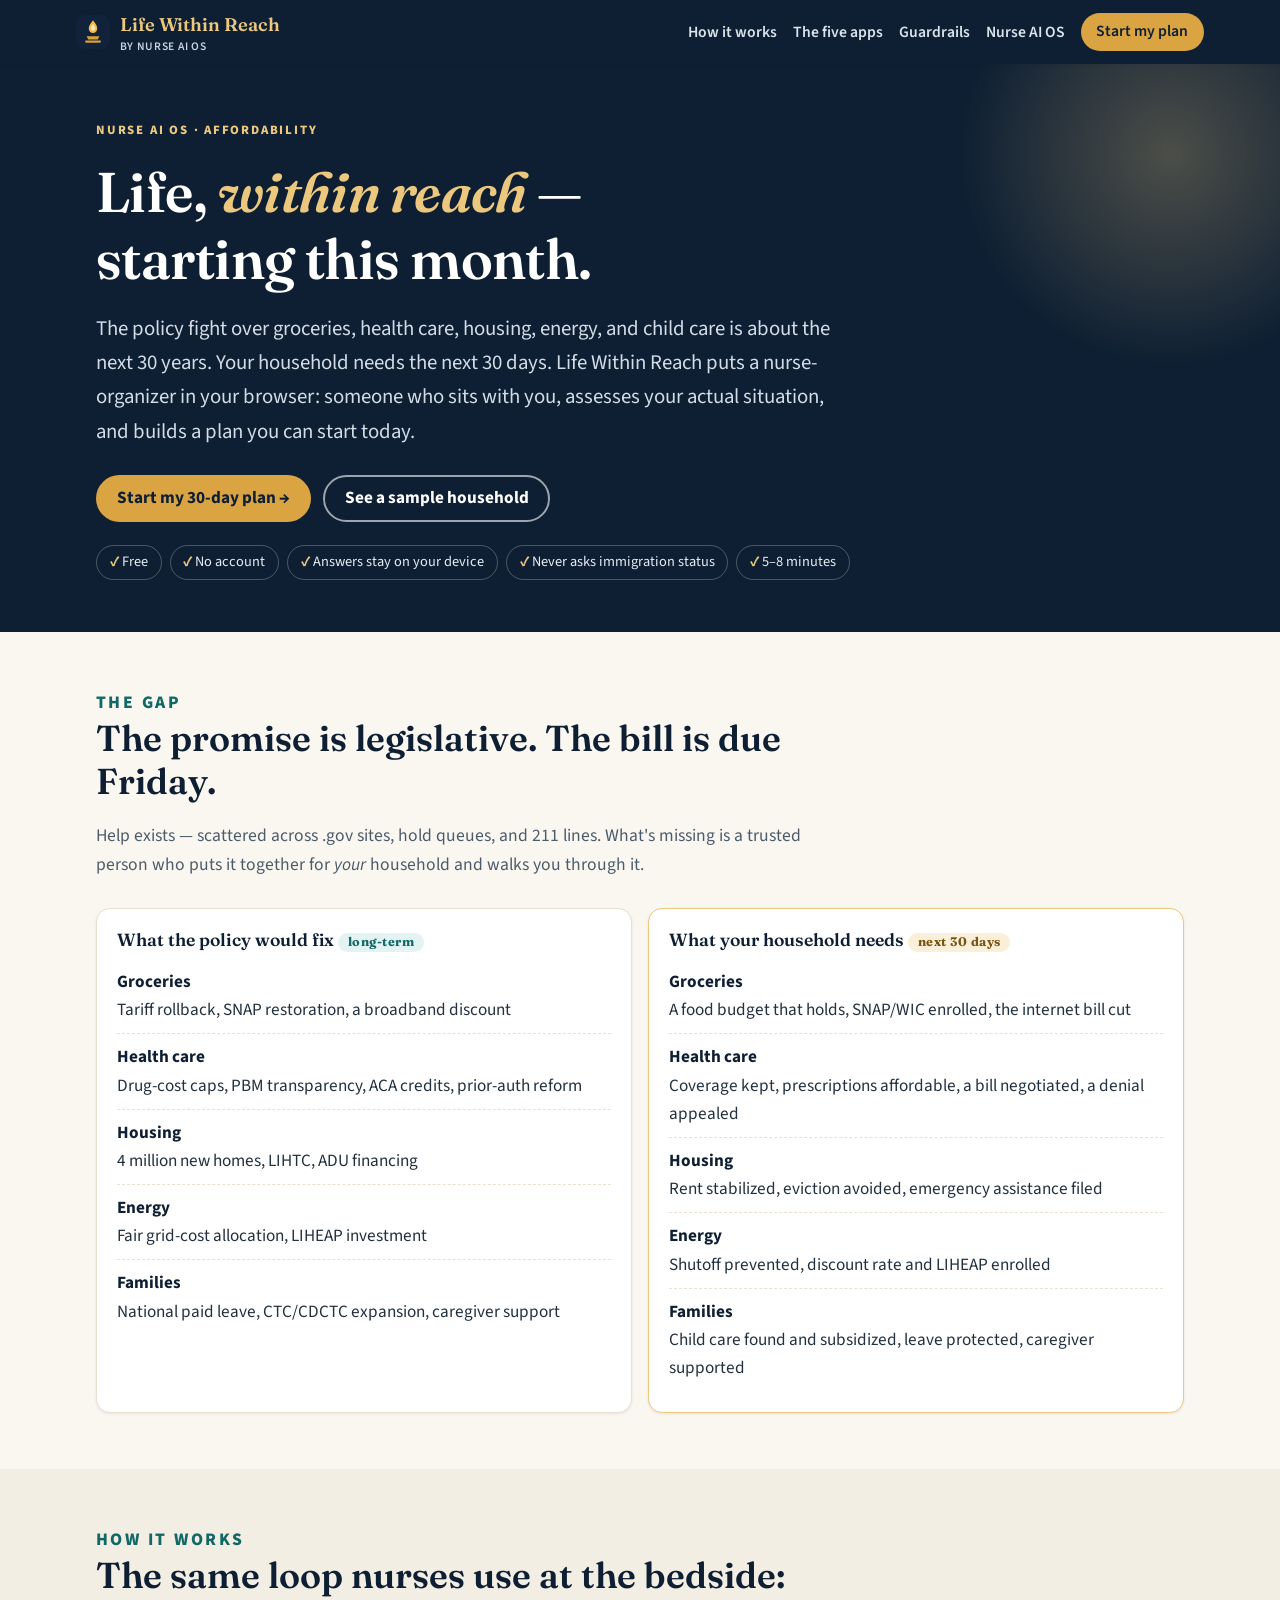
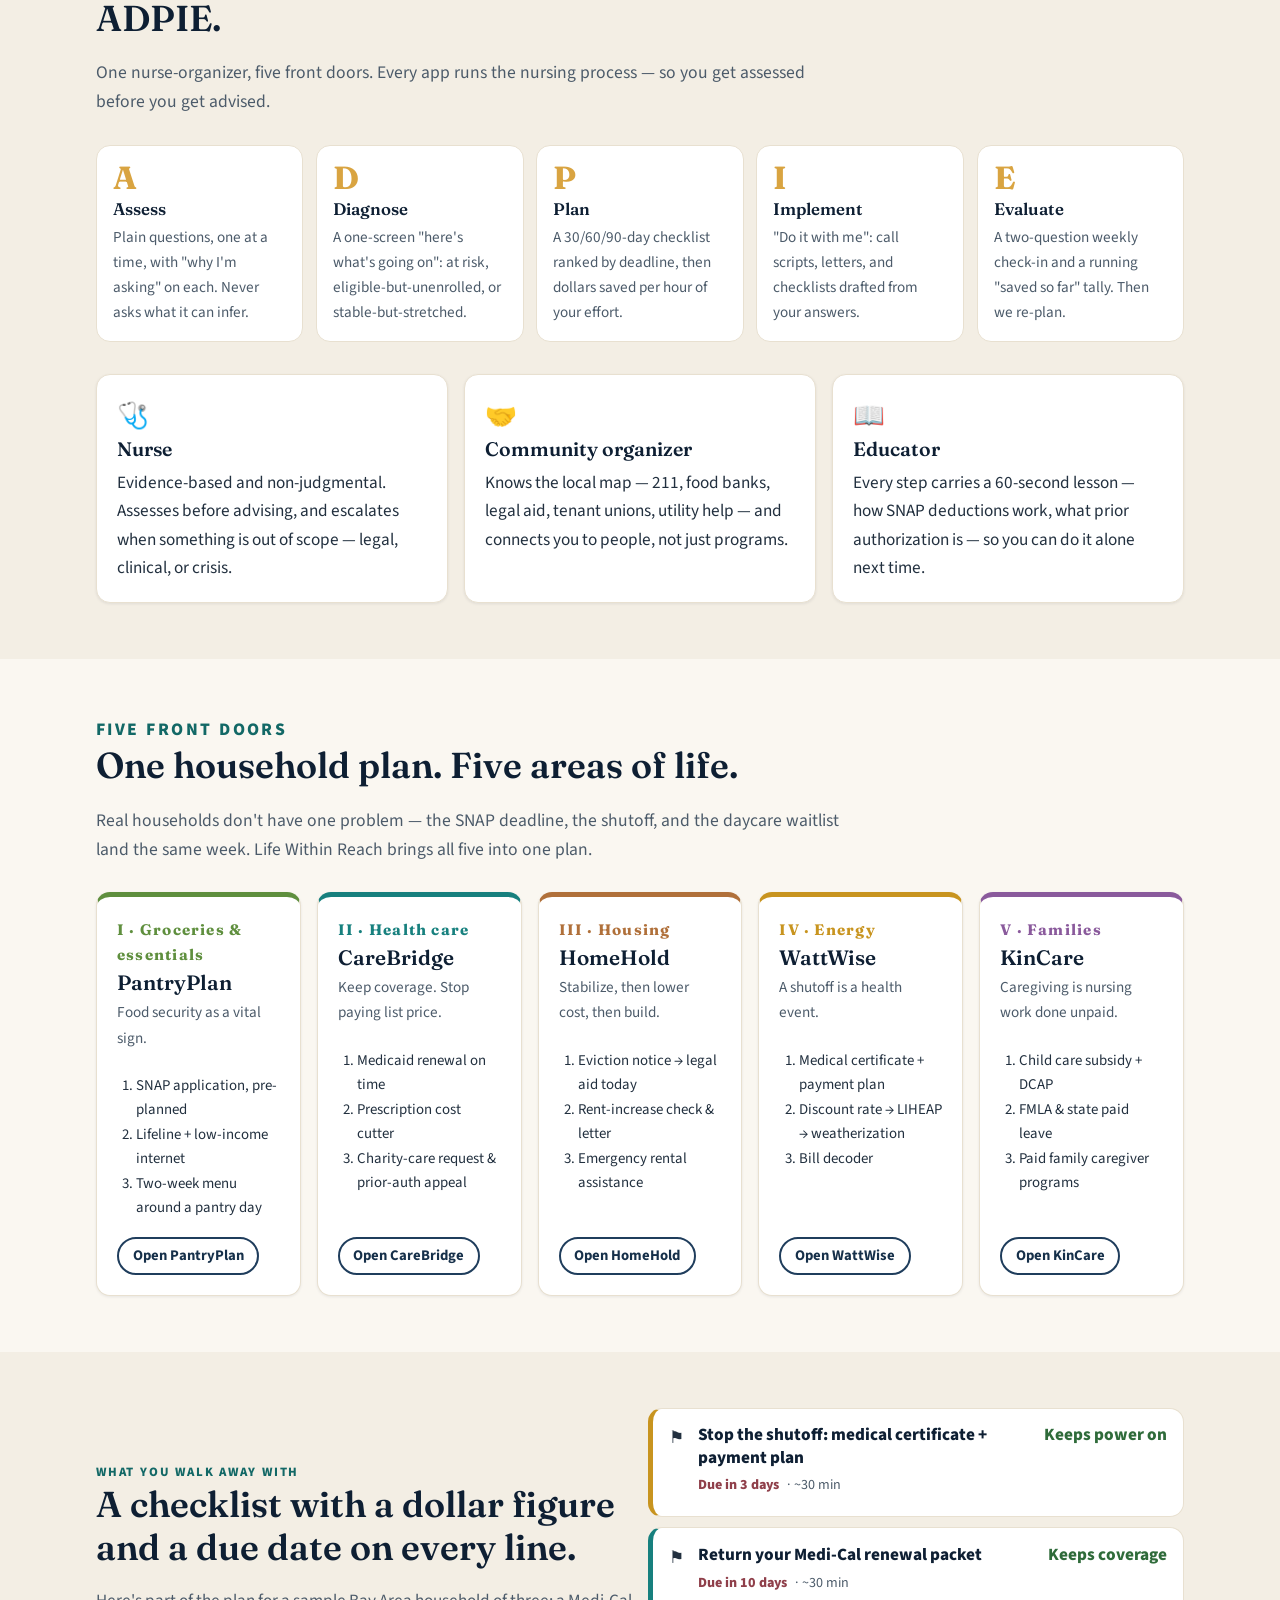
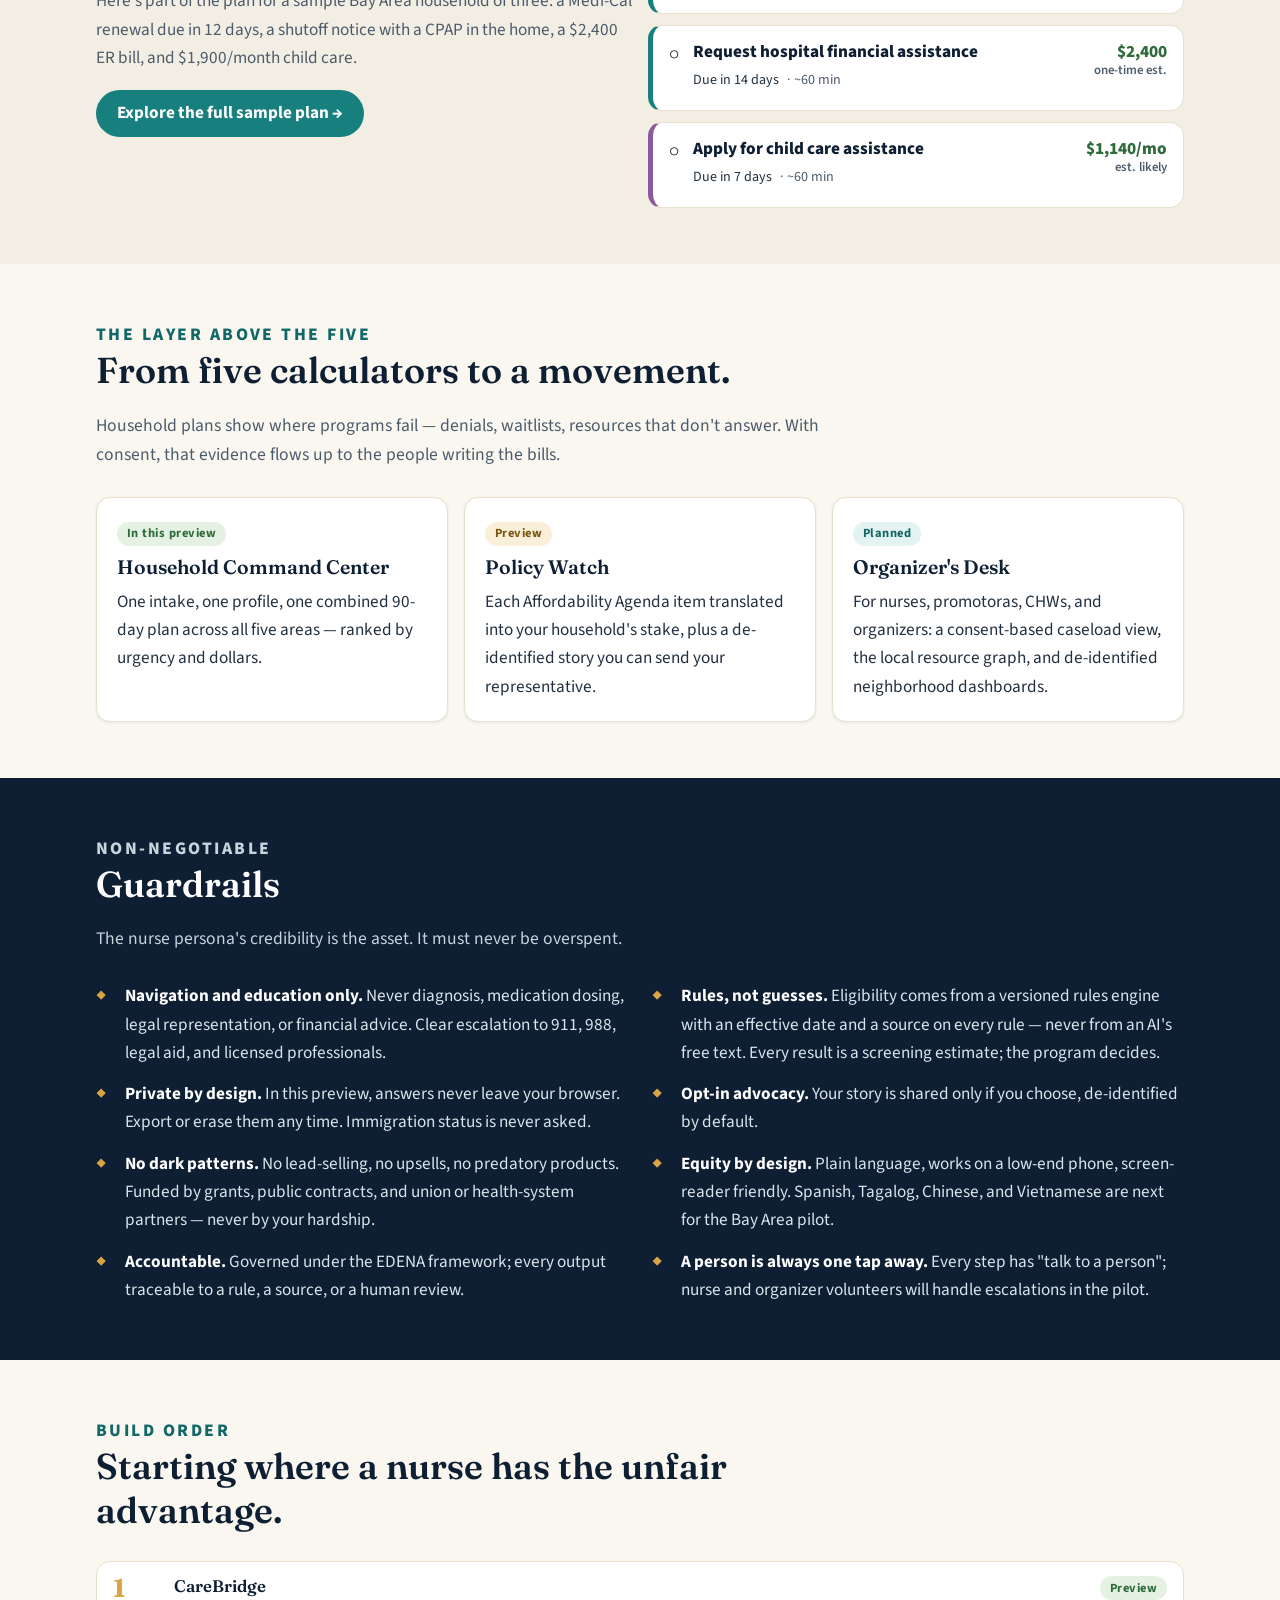
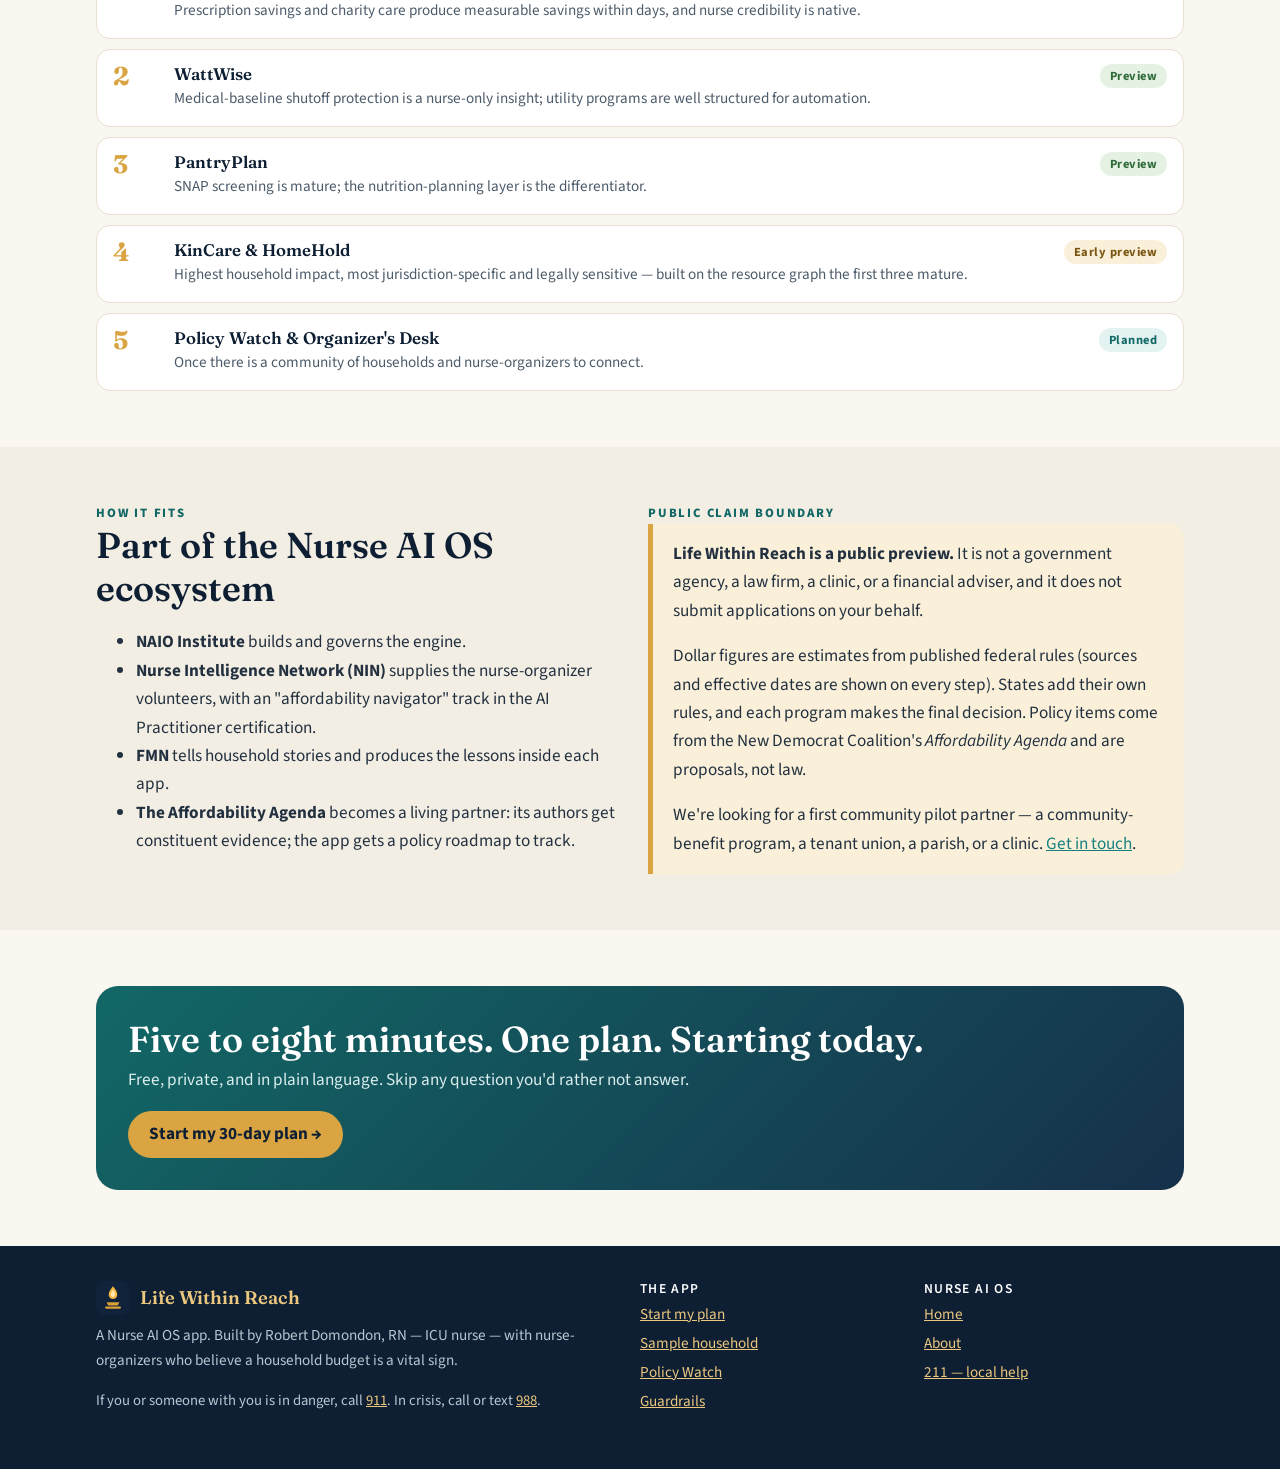
==== life-within-reach/index.html @ c0170d7b "Add Life Within Reach affordability app and landing page Static landing page and in-browser app for " ====
<!DOCTYPE html>
<html lang="en">
<head>
<meta charset="utf-8">
<meta name="viewport" content="width=device-width, initial-scale=1">
<title>Life Within Reach — a nurse-organizer for the bills that can't wait | Nurse AI OS</title>
<meta name="description" content="Life Within Reach puts a nurse-organizer in your browser: a private 30/60/90-day plan for groceries, health care, housing, energy, and family-care costs — built on the ADPIE nursing process.">
<link rel="canonical" href="https://nurse-ai-os.org/life-within-reach/">
<meta property="og:title" content="Life Within Reach — Nurse AI OS">
<meta property="og:description" content="The policy fight is about the next 30 years. Your household needs the next 30 days. A nurse-organizer in your browser for food, health, housing, energy, and family-care costs.">
<meta property="og:type" content="website">
<meta property="og:url" content="https://nurse-ai-os.org/life-within-reach/">
<link rel="icon" href="assets/favicon-lamp.svg" type="image/svg+xml">
<link rel="preconnect" href="https://fonts.googleapis.com">
<link rel="preconnect" href="https://fonts.gstatic.com" crossorigin>
<link href="https://fonts.googleapis.com/css2?family=Fraunces:ital,opsz,wght@0,9..144,400;0,9..144,600;0,9..144,700;1,9..144,600&amp;family=Source+Sans+3:wght@400;600;700;800&amp;display=swap" rel="stylesheet">
<link rel="stylesheet" href="assets/lwr.css">
<script type="application/ld+json">
{
  "@context": "https://schema.org",
  "@type": "WebApplication",
  "name": "Life Within Reach",
  "url": "https://nurse-ai-os.org/life-within-reach/",
  "applicationCategory": "LifestyleApplication",
  "operatingSystem": "Any (web browser)",
  "isAccessibleForFree": true,
  "description": "A nurse-organizer in your browser that triages, plans, teaches, and connects households to help with groceries, health care, housing, energy, and family-care costs.",
  "publisher": { "@type": "Organization", "name": "Nurse AI OS", "url": "https://nurse-ai-os.org/" },
  "author": { "@type": "Person", "name": "Robert Domondon", "url": "https://nurse-ai-os.org/about.html" }
}
</script>
</head>
<body>
<a class="skip-link" href="#main">Skip to main content</a>

<header class="site-header">
  <nav class="nav-bar" aria-label="Main">
    <a class="brand" href="./">
      <img src="assets/favicon-lamp.svg" alt="" width="34" height="34">
      <span>Life Within Reach<small>by Nurse AI OS</small></span>
    </a>
    <ul class="nav-links">
      <li class="hide-sm"><a href="#how">How it works</a></li>
      <li class="hide-sm"><a href="#apps">The five apps</a></li>
      <li class="hide-sm"><a href="#guardrails">Guardrails</a></li>
      <li><a href="https://nurse-ai-os.org/">Nurse AI OS</a></li>
      <li><a class="btn btn-gold btn-small" href="app/">Start my plan</a></li>
    </ul>
  </nav>
</header>

<main id="main">

  <!-- Hero -->
  <section class="hero">
    <div class="container">
      <p class="eyebrow">Nurse AI OS · Affordability</p>
      <h1>Life, <em>within reach</em> — starting this month.</h1>
      <p class="lead">The policy fight over groceries, health care, housing, energy, and child care is about the next 30 years. Your household needs the next 30 days. Life Within Reach puts a nurse-organizer in your browser: someone who sits with you, assesses your actual situation, and builds a plan you can start today.</p>
      <div class="hero-actions">
        <a class="btn btn-gold" href="app/">Start my 30-day plan →</a>
        <a class="btn btn-ghost-light" href="app/?sample=1">See a sample household</a>
      </div>
      <ul class="trust-row" aria-label="Commitments">
        <li>Free</li>
        <li>No account</li>
        <li>Answers stay on your device</li>
        <li>Never asks immigration status</li>
        <li>5–8 minutes</li>
      </ul>
    </div>
  </section>

  <!-- The gap -->
  <section class="section">
    <div class="container">
      <div class="section-head">
        <p class="eyebrow dark">The gap</p>
        <h2>The promise is legislative. The bill is due Friday.</h2>
        <p>Help exists — scattered across .gov sites, hold queues, and 211 lines. What's missing is a trusted person who puts it together for <em>your</em> household and walks you through it.</p>
      </div>
      <div class="gap-compare">
        <div class="card">
          <h3>What the policy would fix <span class="chip">long-term</span></h3>
          <ul class="gap-list">
            <li><strong>Groceries</strong>Tariff rollback, SNAP restoration, a broadband discount</li>
            <li><strong>Health care</strong>Drug-cost caps, PBM transparency, ACA credits, prior-auth reform</li>
            <li><strong>Housing</strong>4 million new homes, LIHTC, ADU financing</li>
            <li><strong>Energy</strong>Fair grid-cost allocation, LIHEAP investment</li>
            <li><strong>Families</strong>National paid leave, CTC/CDCTC expansion, caregiver support</li>
          </ul>
        </div>
        <div class="card" style="border-color:var(--gold-300)">
          <h3>What your household needs <span class="chip gold">next 30 days</span></h3>
          <ul class="gap-list">
            <li><strong>Groceries</strong>A food budget that holds, SNAP/WIC enrolled, the internet bill cut</li>
            <li><strong>Health care</strong>Coverage kept, prescriptions affordable, a bill negotiated, a denial appealed</li>
            <li><strong>Housing</strong>Rent stabilized, eviction avoided, emergency assistance filed</li>
            <li><strong>Energy</strong>Shutoff prevented, discount rate and LIHEAP enrolled</li>
            <li><strong>Families</strong>Child care found and subsidized, leave protected, caregiver supported</li>
          </ul>
        </div>
      </div>
    </div>
  </section>

  <!-- How it works -->
  <section class="section section-alt" id="how">
    <div class="container">
      <div class="section-head">
        <p class="eyebrow dark">How it works</p>
        <h2>The same loop nurses use at the bedside: ADPIE.</h2>
        <p>One nurse-organizer, five front doors. Every app runs the nursing process — so you get assessed before you get advised.</p>
      </div>
      <ol class="adpie">
        <li><div class="letter">A</div><h3>Assess</h3><p>Plain questions, one at a time, with "why I'm asking" on each. Never asks what it can infer.</p></li>
        <li><div class="letter">D</div><h3>Diagnose</h3><p>A one-screen "here's what's going on": at risk, eligible-but-unenrolled, or stable-but-stretched.</p></li>
        <li><div class="letter">P</div><h3>Plan</h3><p>A 30/60/90-day checklist ranked by deadline, then dollars saved per hour of your effort.</p></li>
        <li><div class="letter">I</div><h3>Implement</h3><p>"Do it with me": call scripts, letters, and checklists drafted from your answers.</p></li>
        <li><div class="letter">E</div><h3>Evaluate</h3><p>A two-question weekly check-in and a running "saved so far" tally. Then we re-plan.</p></li>
      </ol>

      <div class="traits" style="margin-top:2rem">
        <div class="card"><div class="trait-icon" aria-hidden="true">🩺</div><h3>Nurse</h3><p>Evidence-based and non-judgmental. Assesses before advising, and escalates when something is out of scope — legal, clinical, or crisis.</p></div>
        <div class="card"><div class="trait-icon" aria-hidden="true">🤝</div><h3>Community organizer</h3><p>Knows the local map — 211, food banks, legal aid, tenant unions, utility help — and connects you to people, not just programs.</p></div>
        <div class="card"><div class="trait-icon" aria-hidden="true">📖</div><h3>Educator</h3><p>Every step carries a 60-second lesson — how SNAP deductions work, what prior authorization is — so you can do it alone next time.</p></div>
      </div>
    </div>
  </section>

  <!-- Five apps -->
  <section class="section" id="apps">
    <div class="container">
      <div class="section-head">
        <p class="eyebrow dark">Five front doors</p>
        <h2>One household plan. Five areas of life.</h2>
        <p>Real households don't have one problem — the SNAP deadline, the shutoff, and the daycare waitlist land the same week. Life Within Reach brings all five into one plan.</p>
      </div>
      <div class="grid grid-5">
        <article class="card pillar-card" style="--accent:var(--p-food)">
          <span class="roman">I · Groceries &amp; essentials</span>
          <h3>PantryPlan</h3>
          <p class="need">Food security as a vital sign.</p>
          <ol><li>SNAP application, pre-planned</li><li>Lifeline + low-income internet</li><li>Two-week menu around a pantry day</li></ol>
          <a class="btn btn-ghost btn-small" href="app/#food">Open PantryPlan</a>
        </article>
        <article class="card pillar-card" style="--accent:var(--p-health)">
          <span class="roman">II · Health care</span>
          <h3>CareBridge</h3>
          <p class="need">Keep coverage. Stop paying list price.</p>
          <ol><li>Medicaid renewal on time</li><li>Prescription cost cutter</li><li>Charity-care request &amp; prior-auth appeal</li></ol>
          <a class="btn btn-ghost btn-small" href="app/#health">Open CareBridge</a>
        </article>
        <article class="card pillar-card" style="--accent:var(--p-home)">
          <span class="roman">III · Housing</span>
          <h3>HomeHold</h3>
          <p class="need">Stabilize, then lower cost, then build.</p>
          <ol><li>Eviction notice → legal aid today</li><li>Rent-increase check &amp; letter</li><li>Emergency rental assistance</li></ol>
          <a class="btn btn-ghost btn-small" href="app/#housing">Open HomeHold</a>
        </article>
        <article class="card pillar-card" style="--accent:var(--p-energy)">
          <span class="roman">IV · Energy</span>
          <h3>WattWise</h3>
          <p class="need">A shutoff is a health event.</p>
          <ol><li>Medical certificate + payment plan</li><li>Discount rate → LIHEAP → weatherization</li><li>Bill decoder</li></ol>
          <a class="btn btn-ghost btn-small" href="app/#energy">Open WattWise</a>
        </article>
        <article class="card pillar-card" style="--accent:var(--p-family)">
          <span class="roman">V · Families</span>
          <h3>KinCare</h3>
          <p class="need">Caregiving is nursing work done unpaid.</p>
          <ol><li>Child care subsidy + DCAP</li><li>FMLA &amp; state paid leave</li><li>Paid family caregiver programs</li></ol>
          <a class="btn btn-ghost btn-small" href="app/#family">Open KinCare</a>
        </article>
      </div>
    </div>
  </section>

  <!-- Sample plan -->
  <section class="section section-alt">
    <div class="container">
      <div class="grid grid-2" style="align-items:center">
        <div>
          <p class="eyebrow dark">What you walk away with</p>
          <h2>A checklist with a dollar figure and a due date on every line.</h2>
          <p class="muted">Here's part of the plan for a sample Bay Area household of three: a Medi-Cal renewal due in 12 days, a shutoff notice with a CPAP in the home, a $2,400 ER bill, and $1,900/month child care.</p>
          <p><a class="btn btn-teal" href="app/?sample=1">Explore the full sample plan →</a></p>
        </div>
        <ol class="task-list" aria-label="Sample plan excerpt">
          <li class="task" style="--accent:var(--p-energy)"><span aria-hidden="true">⚑</span><div><div class="task-title">Stop the shutoff: medical certificate + payment plan</div><div class="task-meta"><span class="urgent">Due in 3 days</span><span class="muted">· ~30 min</span></div></div><div class="task-value">Keeps power on</div></li>
          <li class="task" style="--accent:var(--p-health)"><span aria-hidden="true">⚑</span><div><div class="task-title">Return your Medi-Cal renewal packet</div><div class="task-meta"><span class="urgent">Due in 10 days</span><span class="muted">· ~30 min</span></div></div><div class="task-value">Keeps coverage</div></li>
          <li class="task" style="--accent:var(--p-health)"><span aria-hidden="true">○</span><div><div class="task-title">Request hospital financial assistance</div><div class="task-meta"><span>Due in 14 days</span><span class="muted">· ~60 min</span></div></div><div class="task-value">$2,400<small>one-time est.</small></div></li>
          <li class="task" style="--accent:var(--p-family)"><span aria-hidden="true">○</span><div><div class="task-title">Apply for child care assistance</div><div class="task-meta"><span>Due in 7 days</span><span class="muted">· ~60 min</span></div></div><div class="task-value">$1,140/mo<small>est. likely</small></div></li>
        </ol>
      </div>
    </div>
  </section>

  <!-- Cross-cutting -->
  <section class="section">
    <div class="container">
      <div class="section-head">
        <p class="eyebrow dark">The layer above the five</p>
        <h2>From five calculators to a movement.</h2>
        <p>Household plans show where programs fail — denials, waitlists, resources that don't answer. With consent, that evidence flows up to the people writing the bills.</p>
      </div>
      <div class="grid grid-3">
        <div class="card"><span class="chip green">In this preview</span><h3 style="margin-top:.6rem">Household Command Center</h3><p>One intake, one profile, one combined 90-day plan across all five areas — ranked by urgency and dollars.</p></div>
        <div class="card"><span class="chip gold">Preview</span><h3 style="margin-top:.6rem">Policy Watch</h3><p>Each Affordability Agenda item translated into your household's stake, plus a de-identified story you can send your representative.</p></div>
        <div class="card"><span class="chip">Planned</span><h3 style="margin-top:.6rem">Organizer's Desk</h3><p>For nurses, promotoras, CHWs, and organizers: a consent-based caseload view, the local resource graph, and de-identified neighborhood dashboards.</p></div>
      </div>
    </div>
  </section>

  <!-- Guardrails -->
  <section class="section section-navy" id="guardrails">
    <div class="container">
      <div class="section-head">
        <p class="eyebrow">Non-negotiable</p>
        <h2>Guardrails</h2>
        <p>The nurse persona's credibility is the asset. It must never be overspent.</p>
      </div>
      <ul class="guardrails">
        <li><strong>Navigation and education only.</strong> Never diagnosis, medication dosing, legal representation, or financial advice. Clear escalation to 911, 988, legal aid, and licensed professionals.</li>
        <li><strong>Rules, not guesses.</strong> Eligibility comes from a versioned rules engine with an effective date and a source on every rule — never from an AI's free text. Every result is a screening estimate; the program decides.</li>
        <li><strong>Private by design.</strong> In this preview, answers never leave your browser. Export or erase them any time. Immigration status is never asked.</li>
        <li><strong>Opt-in advocacy.</strong> Your story is shared only if you choose, de-identified by default.</li>
        <li><strong>No dark patterns.</strong> No lead-selling, no upsells, no predatory products. Funded by grants, public contracts, and union or health-system partners — never by your hardship.</li>
        <li><strong>Equity by design.</strong> Plain language, works on a low-end phone, screen-reader friendly. Spanish, Tagalog, Chinese, and Vietnamese are next for the Bay Area pilot.</li>
        <li><strong>Accountable.</strong> Governed under the EDENA framework; every output traceable to a rule, a source, or a human review.</li>
        <li><strong>A person is always one tap away.</strong> Every step has "talk to a person"; nurse and organizer volunteers will handle escalations in the pilot.</li>
      </ul>
    </div>
  </section>

  <!-- Roadmap -->
  <section class="section">
    <div class="container">
      <div class="section-head">
        <p class="eyebrow dark">Build order</p>
        <h2>Starting where a nurse has the unfair advantage.</h2>
      </div>
      <ol class="roadmap">
        <li><span class="n">1</span><div><h3>CareBridge</h3><p>Prescription savings and charity care produce measurable savings within days, and nurse credibility is native.</p></div><span class="chip green">Preview</span></li>
        <li><span class="n">2</span><div><h3>WattWise</h3><p>Medical-baseline shutoff protection is a nurse-only insight; utility programs are well structured for automation.</p></div><span class="chip green">Preview</span></li>
        <li><span class="n">3</span><div><h3>PantryPlan</h3><p>SNAP screening is mature; the nutrition-planning layer is the differentiator.</p></div><span class="chip green">Preview</span></li>
        <li><span class="n">4</span><div><h3>KinCare &amp; HomeHold</h3><p>Highest household impact, most jurisdiction-specific and legally sensitive — built on the resource graph the first three mature.</p></div><span class="chip gold">Early preview</span></li>
        <li><span class="n">5</span><div><h3>Policy Watch &amp; Organizer's Desk</h3><p>Once there is a community of households and nurse-organizers to connect.</p></div><span class="chip">Planned</span></li>
      </ol>
    </div>
  </section>

  <!-- Ecosystem + boundary -->
  <section class="section section-alt">
    <div class="container">
      <div class="grid grid-2">
        <div>
          <p class="eyebrow dark">How it fits</p>
          <h2>Part of the Nurse AI OS ecosystem</h2>
          <ul>
            <li><strong>NAIO Institute</strong> builds and governs the engine.</li>
            <li><strong>Nurse Intelligence Network (NIN)</strong> supplies the nurse-organizer volunteers, with an "affordability navigator" track in the AI Practitioner certification.</li>
            <li><strong>FMN</strong> tells household stories and produces the lessons inside each app.</li>
            <li><strong>The Affordability Agenda</strong> becomes a living partner: its authors get constituent evidence; the app gets a policy roadmap to track.</li>
          </ul>
        </div>
        <div>
          <p class="eyebrow dark">Public claim boundary</p>
          <div class="boundary">
            <p><strong>Life Within Reach is a public preview.</strong> It is not a government agency, a law firm, a clinic, or a financial adviser, and it does not submit applications on your behalf.</p>
            <p>Dollar figures are estimates from published federal rules (sources and effective dates are shown on every step). States add their own rules, and each program makes the final decision. Policy items come from the New Democrat Coalition's <em>Affordability Agenda</em> and are proposals, not law.</p>
            <p>We're looking for a first community pilot partner — a community-benefit program, a tenant union, a parish, or a clinic. <a href="mailto:robert@nurse-ai-os.org?subject=Life%20Within%20Reach%20pilot">Get in touch</a>.</p>
          </div>
        </div>
      </div>
    </div>
  </section>

  <section class="section">
    <div class="container">
      <div class="cta-band">
        <div>
          <h2>Five to eight minutes. One plan. Starting today.</h2>
          <p>Free, private, and in plain language. Skip any question you'd rather not answer.</p>
        </div>
        <a class="btn btn-gold" href="app/">Start my 30-day plan →</a>
      </div>
    </div>
  </section>
</main>

<footer class="site-footer">
  <div class="container footer-grid">
    <div>
      <p class="brand" style="margin:0 0 .5rem"><img src="assets/favicon-lamp.svg" alt="" width="30" height="30"> Life Within Reach</p>
      <p>A Nurse AI OS app. Built by Robert Domondon, RN — ICU nurse — with nurse-organizers who believe a household budget is a vital sign.</p>
      <p class="small">If you or someone with you is in danger, call <a href="tel:911">911</a>. In crisis, call or text <a href="tel:988">988</a>.</p>
    </div>
    <div>
      <h4>The app</h4>
      <ul>
        <li><a href="app/">Start my plan</a></li>
        <li><a href="app/?sample=1">Sample household</a></li>
        <li><a href="app/#policy">Policy Watch</a></li>
        <li><a href="#guardrails">Guardrails</a></li>
      </ul>
    </div>
    <div>
      <h4>Nurse AI OS</h4>
      <ul>
        <li><a href="https://nurse-ai-os.org/">Home</a></li>
        <li><a href="https://nurse-ai-os.org/about.html">About</a></li>
        <li><a href="https://www.211.org" target="_blank" rel="noopener">211 — local help</a></li>
      </ul>
    </div>
  </div>
</footer>
</body>
</html>
---- life-within-reach/assets/lwr.css ----
/* ============================================================
   Life Within Reach — a Nurse AI OS app
   Shares the Nurse AI OS palette: night-shift navy, scrub teal,
   lamplight gold, warm linen. Calm, warm, competent.
   ============================================================ */

:root {
  --navy-900: #0e1f33;
  --navy-800: #16304a;
  --navy-700: #1f3d5c;
  --teal-700: #126866;
  --teal-600: #17807e;
  --teal-500: #1d9c99;
  --teal-100: #e2f3f2;
  --gold-500: #d9a441;
  --gold-300: #ecc87f;
  --gold-100: #faf0da;
  --linen-50: #faf7f1;
  --linen-100: #f3eee4;
  --linen-200: #e8e0d0;
  --ink-900: #22303f;
  --ink-600: #4c5b6a;
  --white: #ffffff;
  --rose-700: #8f3f4a;
  --rose-600: #b25d68;
  --rose-100: #f8e6e8;
  --green-700: #2f6b3a;
  --green-100: #e5f2e3;
  --radius: 14px;
  --shadow-sm: 0 1px 3px rgba(14, 31, 51, .08);
  --shadow-md: 0 6px 20px rgba(14, 31, 51, .10);
  --font-display: "Fraunces", "Iowan Old Style", Georgia, serif;
  --font-body: "Source Sans 3", "Segoe UI", -apple-system, Helvetica, Arial, sans-serif;

  /* pillar accents */
  --p-food: #5f8f3e;
  --p-health: #17807e;
  --p-home: #b0703a;
  --p-energy: #c8941f;
  --p-family: #8a5a9c;
}

* { box-sizing: border-box; }
html { scroll-behavior: smooth; -webkit-text-size-adjust: 100%; }
body {
  margin: 0;
  font-family: var(--font-body);
  font-size: 1.075rem;
  line-height: 1.65;
  color: var(--ink-900);
  background: var(--linen-50);
}
img, svg { max-width: 100%; }
h1, h2, h3, h4 { font-family: var(--font-display); color: var(--navy-900); line-height: 1.2; }
h1 { font-size: clamp(2.1rem, 5.4vw, 3.5rem); font-weight: 600; margin: .3em 0 .35em; letter-spacing: -.01em; }
h2 { font-size: clamp(1.55rem, 3.6vw, 2.25rem); font-weight: 600; margin: 0 0 .5em; }
h3 { font-size: 1.22rem; font-weight: 600; margin: 0 0 .4em; }
h4 { font-size: 1.05rem; font-weight: 600; margin: 0 0 .3em; }
p { margin: 0 0 1em; }
a { color: var(--teal-600); }
a:hover { color: var(--navy-800); }
:focus-visible { outline: 3px solid var(--teal-500); outline-offset: 2px; border-radius: 4px; }

.container { max-width: 1120px; margin: 0 auto; padding: 0 1rem; }
.narrow { max-width: 780px; }
.muted { color: var(--ink-600); }
.small { font-size: .92rem; }
.center { text-align: center; }
.visually-hidden { position: absolute !important; width: 1px; height: 1px; overflow: hidden; clip: rect(0 0 0 0); white-space: nowrap; }

.skip-link {
  position: fixed; top: .5rem; left: .5rem; z-index: 1000;
  transform: translateY(-160%); padding: .65rem 1rem; border-radius: 8px;
  background: var(--gold-300); color: var(--navy-900); font-weight: 800;
}
.skip-link:focus { transform: none; }

/* ---------- Safety strip ---------- */
.safety-strip {
  background: var(--rose-700); color: #fff; font-size: .92rem; text-align: center;
  padding: .4rem 1rem; line-height: 1.4;
}
.safety-strip a { color: #fff; font-weight: 700; }

/* ---------- Header ---------- */
.site-header { background: var(--navy-900); position: sticky; top: 0; z-index: 50; box-shadow: var(--shadow-sm); }
.nav-bar {
  display: flex; align-items: center; justify-content: space-between;
  gap: .75rem 1rem; padding: .65rem 1rem; max-width: 1160px; margin: 0 auto; flex-wrap: wrap;
}
.brand { display: flex; align-items: center; gap: .6rem; color: var(--gold-300); text-decoration: none; font-family: var(--font-display); font-weight: 600; font-size: 1.15rem; }
.brand img { width: 34px; height: 34px; border-radius: 9px; }
.brand small { display: block; font-family: var(--font-body); font-size: .72rem; color: #c8d3de; font-weight: 600; letter-spacing: .06em; text-transform: uppercase; line-height: 1.1; }
.brand:hover { color: var(--gold-300); }
.nav-links { display: flex; flex-wrap: wrap; gap: .25rem 1rem; align-items: center; list-style: none; margin: 0; padding: 0; }
.nav-links a { color: #dbe4ec; text-decoration: none; font-weight: 600; font-size: .98rem; }
.nav-links a:hover { color: var(--gold-300); }

/* ---------- Buttons ---------- */
.btn {
  display: inline-flex; align-items: center; justify-content: center; gap: .45rem;
  padding: .72rem 1.2rem; border-radius: 999px; border: 2px solid transparent;
  font: inherit; font-weight: 700; text-decoration: none; cursor: pointer; line-height: 1.2;
  min-height: 44px;
}
.btn-gold { background: var(--gold-500); color: var(--navy-900); }
.btn-gold:hover { background: var(--gold-300); color: var(--navy-900); }
.btn-teal { background: var(--teal-600); color: #fff; }
.btn-teal:hover { background: var(--teal-700); color: #fff; }
.btn-ghost { background: transparent; color: var(--navy-800); border-color: var(--navy-700); }
.btn-ghost:hover { background: var(--navy-900); color: #fff; }
.btn-ghost-light { background: transparent; color: #fff; border-color: rgba(255,255,255,.6); }
.btn-ghost-light:hover { background: rgba(255,255,255,.12); color: #fff; }
.btn-small { padding: .45rem .85rem; font-size: .92rem; min-height: 38px; }
.btn-link { background: none; border: 0; padding: 0; color: var(--teal-600); font: inherit; font-weight: 700; cursor: pointer; text-decoration: underline; min-height: 0; }
.btn[disabled] { opacity: .5; cursor: not-allowed; }
.nav-links .btn { color: var(--navy-900); }

/* ---------- Landing ---------- */
.hero { background: var(--navy-900); color: #e7edf3; padding: 3.5rem 0 3.25rem; position: relative; overflow: hidden; }
.hero::after {
  content: ""; position: absolute; right: -120px; top: -140px; width: 460px; height: 460px; border-radius: 50%;
  background: radial-gradient(circle, rgba(236,200,127,.28), rgba(236,200,127,0) 65%); pointer-events: none;
}
.hero h1 { color: #fff; max-width: 15ch; }
.hero h1 em { font-style: italic; color: var(--gold-300); }
.hero .lead { font-size: clamp(1.1rem, 2.2vw, 1.3rem); max-width: 46rem; color: #d3dde7; }
.eyebrow { text-transform: uppercase; letter-spacing: .14em; font-weight: 800; font-size: .8rem; color: var(--gold-300); margin: 0; }
.eyebrow.dark { color: var(--teal-700); }
.hero-actions { display: flex; flex-wrap: wrap; gap: .75rem; margin: 1.6rem 0 1.4rem; }
.trust-row { display: flex; flex-wrap: wrap; gap: .5rem; padding: 0; margin: 0; list-style: none; }
.trust-row li { border: 1px solid rgba(255,255,255,.25); border-radius: 999px; padding: .3rem .8rem; font-size: .9rem; color: #e7edf3; }
.trust-row li::before { content: "✓ "; color: var(--gold-300); font-weight: 800; }

.section { padding: 3.5rem 0; }
.section-alt { background: var(--linen-100); }
.section-navy { background: var(--navy-900); color: #dbe4ec; }
.section-navy h2, .section-navy h3 { color: #fff; }
.section-head { max-width: 760px; margin-bottom: 1.8rem; }
.section-head p { color: var(--ink-600); font-size: 1.1rem; }
.section-navy .section-head p { color: #c8d3de; }

.grid { display: grid; gap: 1rem; }
.grid-2 { grid-template-columns: repeat(2, minmax(0, 1fr)); }
.grid-3 { grid-template-columns: repeat(3, minmax(0, 1fr)); }
.grid-5 { grid-template-columns: repeat(5, minmax(0, 1fr)); }

.card { background: var(--white); border: 1px solid var(--linen-200); border-radius: var(--radius); padding: 1.25rem; box-shadow: var(--shadow-sm); }
.card h3 { margin-top: 0; }
.card p:last-child { margin-bottom: 0; }
.section-navy .card { background: var(--navy-800); border-color: var(--navy-700); color: #dbe4ec; }

.gap-compare { display: grid; grid-template-columns: 1fr 1fr; gap: 1rem; }
.gap-compare .card h3 { font-size: 1.1rem; }
.gap-list { list-style: none; margin: 0; padding: 0; }
.gap-list li { padding: .55rem 0; border-top: 1px dashed var(--linen-200); }
.gap-list li:first-child { border-top: 0; }
.gap-list strong { display: block; color: var(--navy-900); }
.chip { display: inline-block; font-size: .78rem; font-weight: 700; letter-spacing: .04em; border-radius: 999px; padding: .12rem .6rem; background: var(--teal-100); color: var(--teal-700); }
.chip.gold { background: var(--gold-100); color: #7a5512; }
.chip.rose { background: var(--rose-100); color: var(--rose-700); }
.chip.green { background: var(--green-100); color: var(--green-700); }
.chip.navy { background: var(--navy-800); color: #fff; }

.adpie { counter-reset: step; display: grid; grid-template-columns: repeat(5, minmax(0,1fr)); gap: .8rem; list-style: none; padding: 0; margin: 0; }
.adpie li { background: var(--white); border: 1px solid var(--linen-200); border-radius: var(--radius); padding: 1rem; position: relative; }
.adpie .letter { font-family: var(--font-display); font-size: 2rem; color: var(--gold-500); line-height: 1; font-weight: 700; }
.adpie h3 { font-size: 1.05rem; margin: .35rem 0; }
.adpie p { font-size: .95rem; color: var(--ink-600); margin: 0; }

.pillar-card { border-top: 5px solid var(--accent, var(--teal-600)); display: flex; flex-direction: column; }
.pillar-card .roman { font-family: var(--font-display); color: var(--accent); font-weight: 700; font-size: .95rem; letter-spacing: .08em; }
.pillar-card h3 { margin: .2rem 0 .3rem; font-size: 1.3rem; }
.pillar-card .need { font-size: .95rem; color: var(--ink-600); }
.pillar-card ol { padding-left: 1.2rem; margin: .5rem 0 1rem; font-size: .93rem; }
.pillar-card .btn { margin-top: auto; align-self: flex-start; }

.traits { display: grid; grid-template-columns: repeat(3, minmax(0,1fr)); gap: 1rem; }
.trait-icon { font-size: 1.6rem; }

.guardrails { display: grid; grid-template-columns: repeat(2, minmax(0,1fr)); gap: .8rem 1.5rem; list-style: none; margin: 0; padding: 0; }
.guardrails li { padding-left: 1.8rem; position: relative; }
.guardrails li::before { content: "◆"; position: absolute; left: 0; color: var(--gold-500); }
.section-navy .guardrails strong { color: #fff; }

.roadmap { list-style: none; padding: 0; margin: 0; display: grid; gap: .6rem; }
.roadmap li { display: grid; grid-template-columns: 3rem 1fr auto; gap: .8rem; align-items: start; background: var(--white); border: 1px solid var(--linen-200); border-radius: var(--radius); padding: .9rem 1rem; }
.roadmap .n { font-family: var(--font-display); font-size: 1.6rem; color: var(--gold-500); font-weight: 700; line-height: 1; }
.roadmap h3 { font-size: 1.05rem; margin: 0 0 .15rem; }
.roadmap p { margin: 0; color: var(--ink-600); font-size: .95rem; }

.boundary { border-left: 5px solid var(--gold-500); background: var(--gold-100); padding: 1rem 1.25rem; border-radius: 0 var(--radius) var(--radius) 0; }
.boundary p:last-child { margin-bottom: 0; }

.cta-band { background: linear-gradient(135deg, var(--teal-700), var(--navy-800)); color: #fff; border-radius: 22px; padding: 2rem; display: flex; flex-wrap: wrap; gap: 1rem 2rem; align-items: center; justify-content: space-between; }
.cta-band h2 { color: #fff; margin: 0 0 .3rem; }
.cta-band p { margin: 0; color: #dbeeee; }

.site-footer { background: var(--navy-900); color: #b9c6d3; padding: 2.2rem 0 2.6rem; font-size: .95rem; }
.site-footer a { color: var(--gold-300); }
.footer-grid { display: grid; grid-template-columns: 2fr 1fr 1fr; gap: 1.5rem; }
.site-footer h4 { color: #fff; font-family: var(--font-body); font-size: .85rem; text-transform: uppercase; letter-spacing: .1em; }
.site-footer ul { list-style: none; padding: 0; margin: 0; }
.site-footer li { margin: .25rem 0; }

/* ============================================================
   App
   ============================================================ */
.app-body { background: var(--linen-50); }
.app-main { padding: 1.25rem 0 3rem; }
.app-tabs { background: var(--white); border-bottom: 1px solid var(--linen-200); position: sticky; top: var(--header-h, 64px); z-index: 40; }
.app-tabs .tablist { display: flex; gap: .25rem; overflow-x: auto; scrollbar-width: thin; padding: 0 1rem; max-width: 1160px; margin: 0 auto; }
.app-tabs button {
  flex: 0 0 auto; background: none; border: 0; border-bottom: 3px solid transparent; padding: .8rem .75rem .65rem;
  font: inherit; font-weight: 700; color: var(--ink-600); cursor: pointer; white-space: nowrap; font-size: .97rem;
}
.app-tabs button[aria-selected="true"] { color: var(--navy-900); border-bottom-color: var(--tab-accent, var(--gold-500)); }
.app-tabs button .dot { display: inline-block; width: .55rem; height: .55rem; border-radius: 50%; background: var(--tab-accent, var(--gold-500)); margin-right: .4rem; vertical-align: middle; }
.app-tabs button .count { display: inline-block; min-width: 1.4rem; padding: 0 .35rem; margin-left: .35rem; font-size: .78rem; border-radius: 999px; background: var(--linen-100); color: var(--ink-600); }

.layout { display: grid; grid-template-columns: minmax(0, 1fr) 320px; gap: 1.25rem; align-items: start; }
.sidebar { position: sticky; top: calc(var(--header-h, 64px) + 64px); display: grid; gap: 1rem; }

.persona { display: flex; gap: .85rem; align-items: flex-start; }
.persona-avatar { flex: 0 0 auto; width: 48px; height: 48px; border-radius: 50%; background: var(--navy-900); display: grid; place-items: center; }
.persona-avatar img { width: 30px; height: 30px; border-radius: 6px; }
.bubble { background: var(--white); border: 1px solid var(--linen-200); border-radius: 4px 16px 16px 16px; padding: .9rem 1.1rem; box-shadow: var(--shadow-sm); flex: 1; }
.bubble p:last-child { margin-bottom: 0; }
.bubble .who { font-weight: 800; color: var(--teal-700); font-size: .85rem; letter-spacing: .04em; text-transform: uppercase; margin-bottom: .2rem; }

/* intake */
.intake { max-width: 760px; margin: 0 auto; }
.progress { height: 8px; background: var(--linen-200); border-radius: 999px; overflow: hidden; margin: .75rem 0 1.25rem; }
.progress > span { display: block; height: 100%; background: linear-gradient(90deg, var(--teal-600), var(--gold-500)); transition: width .3s ease; }
.q-card { background: var(--white); border: 1px solid var(--linen-200); border-radius: 18px; padding: 1.5rem; box-shadow: var(--shadow-md); margin-top: 1rem; }
.q-card h2 { font-size: clamp(1.3rem, 3vw, 1.7rem); }
.why { margin: .25rem 0 1rem; }
.why summary { cursor: pointer; color: var(--teal-700); font-weight: 700; font-size: .95rem; }
.why p { background: var(--teal-100); border-radius: 10px; padding: .7rem .9rem; margin: .5rem 0 0; font-size: .95rem; }
.field { margin: 0 0 1rem; }
.field > label, .field > .label { display: block; font-weight: 700; margin-bottom: .3rem; color: var(--navy-900); }
.field .hint { display: block; font-size: .9rem; color: var(--ink-600); margin-top: .2rem; }
input[type="text"], input[type="number"], input[type="date"], select, textarea {
  font: inherit; width: 100%; max-width: 100%; padding: .65rem .75rem; border-radius: 10px; border: 1.5px solid #c9c0ae; background: #fff; color: var(--ink-900); min-height: 44px;
}
input:focus, select:focus, textarea:focus { border-color: var(--teal-600); outline: 3px solid rgba(29,156,153,.25); }
.money { position: relative; }
.money::before { content: "$"; position: absolute; left: .75rem; top: 50%; transform: translateY(-50%); color: var(--ink-600); font-weight: 700; }
.money input { padding-left: 1.6rem; }
.row { display: grid; grid-template-columns: repeat(auto-fit, minmax(150px, 1fr)); gap: .8rem; }
.choices { display: grid; grid-template-columns: repeat(auto-fit, minmax(210px, 1fr)); gap: .55rem; }
.choice { display: flex; align-items: flex-start; gap: .6rem; border: 1.5px solid var(--linen-200); border-radius: 12px; padding: .7rem .8rem; cursor: pointer; background: var(--linen-50); line-height: 1.35; }
.choice:hover { border-color: var(--teal-500); }
.choice input { margin-top: .2rem; width: 1.1rem; height: 1.1rem; accent-color: var(--teal-600); flex: 0 0 auto; }
.choice:has(input:checked) { border-color: var(--teal-600); background: var(--teal-100); }
.choice .sub { display: block; font-size: .85rem; color: var(--ink-600); }
.q-actions { display: flex; flex-wrap: wrap; justify-content: space-between; gap: .6rem; margin-top: 1.25rem; align-items: center; }
.q-actions .right { display: flex; gap: .6rem; margin-left: auto; }
.never-ask { font-size: .88rem; color: var(--ink-600); margin-top: 1rem; border-top: 1px dashed var(--linen-200); padding-top: .75rem; }

/* summary + plan */
.dx-grid { display: grid; grid-template-columns: repeat(auto-fit, minmax(190px, 1fr)); gap: .7rem; margin: 1rem 0 0; }
.dx { border-radius: 12px; padding: .8rem .9rem; border: 1px solid var(--linen-200); background: var(--white); border-left: 5px solid var(--accent); }
.dx .name { font-weight: 800; color: var(--navy-900); }
.dx .status { margin: .2rem 0 .35rem; }
.dx p { font-size: .92rem; color: var(--ink-600); margin: 0; }

.horizon { margin-top: 1.6rem; }
.horizon h3 { display: flex; align-items: baseline; gap: .6rem; flex-wrap: wrap; }
.horizon h3 .muted { font-family: var(--font-body); font-size: .92rem; font-weight: 600; }
.task-list { list-style: none; padding: 0; margin: 0; display: grid; gap: .65rem; }
.task { background: var(--white); border: 1px solid var(--linen-200); border-radius: 14px; padding: .95rem 1rem; display: grid; grid-template-columns: auto minmax(0,1fr) auto; gap: .4rem .9rem; align-items: start; border-left: 5px solid var(--accent, var(--teal-600)); }
.task.done { opacity: .72; background: var(--linen-100); }
.task.done .task-title { text-decoration: line-through; }
.task .check { width: 1.35rem; height: 1.35rem; margin-top: .25rem; accent-color: var(--teal-600); }
.task-title { font-weight: 800; color: var(--navy-900); line-height: 1.3; }
.task-meta { display: flex; flex-wrap: wrap; gap: .35rem .5rem; margin: .35rem 0 .2rem; font-size: .88rem; }
.task-why { font-size: .93rem; color: var(--ink-600); margin: .3rem 0 0; }
.task-value { text-align: right; font-weight: 800; color: var(--green-700); white-space: nowrap; line-height: 1.25; }
.task-value small { display: block; font-weight: 600; color: var(--ink-600); font-size: .8rem; }
.task-actions { grid-column: 2 / -1; display: flex; flex-wrap: wrap; gap: .5rem; margin-top: .4rem; }
.urgent { color: var(--rose-700); font-weight: 800; }

.tally { text-align: center; }
.tally .big { font-family: var(--font-display); font-size: 2.3rem; color: var(--green-700); font-weight: 700; line-height: 1.1; }
.tally .pot { font-size: .95rem; color: var(--ink-600); }
.meter { height: 10px; background: var(--linen-200); border-radius: 999px; overflow: hidden; margin: .6rem 0 .4rem; }
.meter > span { display: block; height: 100%; background: var(--green-700); }

.side-card h3 { font-size: 1.05rem; }
.side-card ul { padding-left: 1.1rem; margin: .3rem 0 0; font-size: .95rem; }
.data-actions { display: flex; flex-wrap: wrap; gap: .45rem; }

.tool-list { list-style: none; padding: 0; margin: 0; display: grid; gap: .5rem; }
.tool-list li { display: grid; grid-template-columns: minmax(0,1fr) auto; gap: .5rem; padding: .65rem .8rem; border: 1px solid var(--linen-200); border-radius: 12px; background: var(--white); }
.tool-list .t { font-weight: 700; color: var(--navy-900); }
.tool-list .d { font-size: .9rem; color: var(--ink-600); grid-column: 1 / -1; }
.links { display: flex; flex-wrap: wrap; gap: .45rem; }
.links a { font-size: .92rem; border: 1px solid var(--linen-200); border-radius: 999px; padding: .3rem .75rem; text-decoration: none; background: var(--white); }
.links a::after { content: " ↗"; }

.pillar-hero { border-radius: 18px; padding: 1.25rem 1.4rem; background: var(--white); border: 1px solid var(--linen-200); border-top: 6px solid var(--accent); margin-bottom: 1rem; }
.pillar-hero h2 { margin-bottom: .2rem; }

.empty { text-align: center; padding: 2rem 1rem; border: 2px dashed var(--linen-200); border-radius: 16px; color: var(--ink-600); }

.policy-item { border-left: 5px solid var(--accent, var(--gold-500)); }
.policy-item .stake { background: var(--gold-100); border-radius: 10px; padding: .6rem .8rem; margin: .5rem 0; font-size: .95rem; }

/* dialog */
dialog { border: 0; border-radius: 18px; padding: 0; width: min(760px, calc(100% - 1.5rem)); max-height: calc(100vh - 2rem); box-shadow: 0 20px 60px rgba(14,31,51,.35); color: var(--ink-900); }
dialog::backdrop { background: rgba(14,31,51,.55); }
.dlg-head { background: var(--navy-900); color: #fff; padding: 1rem 1.25rem; display: flex; justify-content: space-between; gap: 1rem; align-items: flex-start; position: sticky; top: 0; }
.dlg-head h2 { color: #fff; font-size: 1.25rem; margin: 0; }
.dlg-head .eyebrow { font-size: .72rem; }
.dlg-close { background: none; border: 0; color: #fff; font-size: 1.6rem; line-height: 1; cursor: pointer; padding: .1rem .4rem; }
.dlg-body { padding: 1.1rem 1.25rem 1.4rem; overflow: auto; }
.lesson { background: var(--teal-100); border-radius: 12px; padding: .85rem 1rem; margin-bottom: 1rem; }
.lesson h3 { font-size: 1rem; margin: 0 0 .3rem; color: var(--teal-700); }
.lesson p:last-child { margin-bottom: 0; }
.draft { width: 100%; min-height: 260px; font-family: ui-monospace, "SFMono-Regular", Menlo, Consolas, monospace; font-size: .9rem; line-height: 1.5; }
.dlg-actions { display: flex; flex-wrap: wrap; gap: .5rem; margin-top: .8rem; }
.escalate { border: 1px solid var(--rose-600); background: var(--rose-100); border-radius: 12px; padding: .75rem .9rem; margin-bottom: 1rem; font-size: .95rem; }
.escalate strong { color: var(--rose-700); }
.source { font-size: .85rem; color: var(--ink-600); margin-top: .8rem; }

.toast { position: fixed; bottom: 1rem; left: 50%; transform: translateX(-50%) translateY(150%); background: var(--navy-900); color: #fff; padding: .7rem 1.1rem; border-radius: 999px; box-shadow: var(--shadow-md); transition: transform .25s ease; z-index: 200; font-weight: 600; max-width: calc(100% - 2rem); }
.toast.show { transform: translateX(-50%) translateY(0); }

.app-foot { font-size: .88rem; color: var(--ink-600); border-top: 1px solid var(--linen-200); margin-top: 2rem; padding-top: 1rem; }

/* ---------- Responsive ---------- */
@media (max-width: 980px) {
  .grid-5 { grid-template-columns: repeat(2, minmax(0,1fr)); }
  .adpie { grid-template-columns: repeat(2, minmax(0,1fr)); }
  .layout { grid-template-columns: minmax(0, 1fr); }
  .sidebar { position: static; }
}
@media (max-width: 760px) {
  .grid-2, .grid-3, .traits, .gap-compare, .guardrails, .footer-grid { grid-template-columns: minmax(0, 1fr); }
  .grid-5 { grid-template-columns: minmax(0, 1fr); }
  .adpie { grid-template-columns: minmax(0, 1fr); }
  .hero { padding: 2.4rem 0 2.2rem; }
  .section { padding: 2.5rem 0; }
  .nav-links { gap: .2rem .8rem; }
  .nav-links .hide-sm { display: none; }
  .roadmap li { grid-template-columns: 2.2rem 1fr; }
  .roadmap li .chip { grid-column: 2; justify-self: start; }
  .task { grid-template-columns: auto minmax(0,1fr); }
  .task-value { grid-column: 2; text-align: left; }
  .task-actions { grid-column: 1 / -1; }
  .q-card { padding: 1.1rem; }
  .cta-band { padding: 1.4rem; }
}
@media (prefers-reduced-motion: reduce) {
  html { scroll-behavior: auto; }
  * { transition: none !important; }
}
@media print {
  .site-header, .app-tabs, .sidebar, .safety-strip, .task-actions, .site-footer { display: none !important; }
  .layout { grid-template-columns: 1fr; }
}
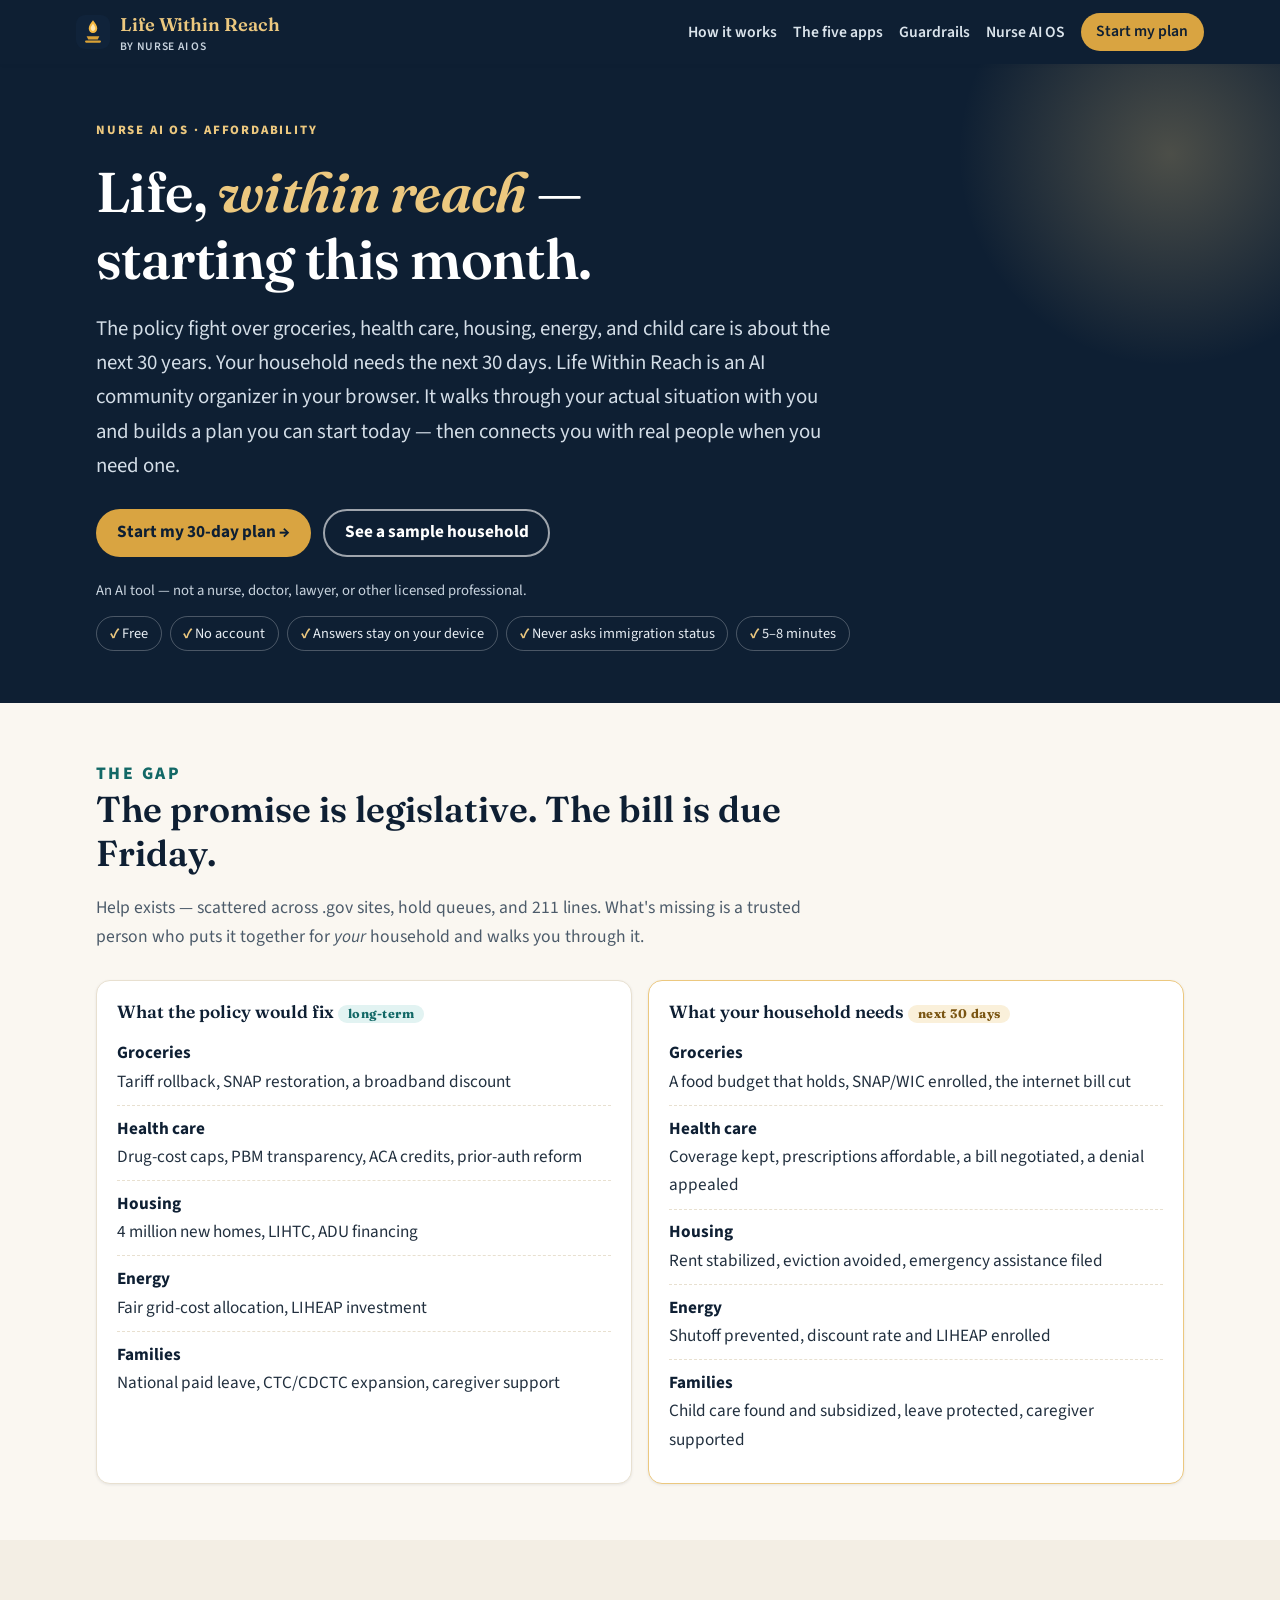
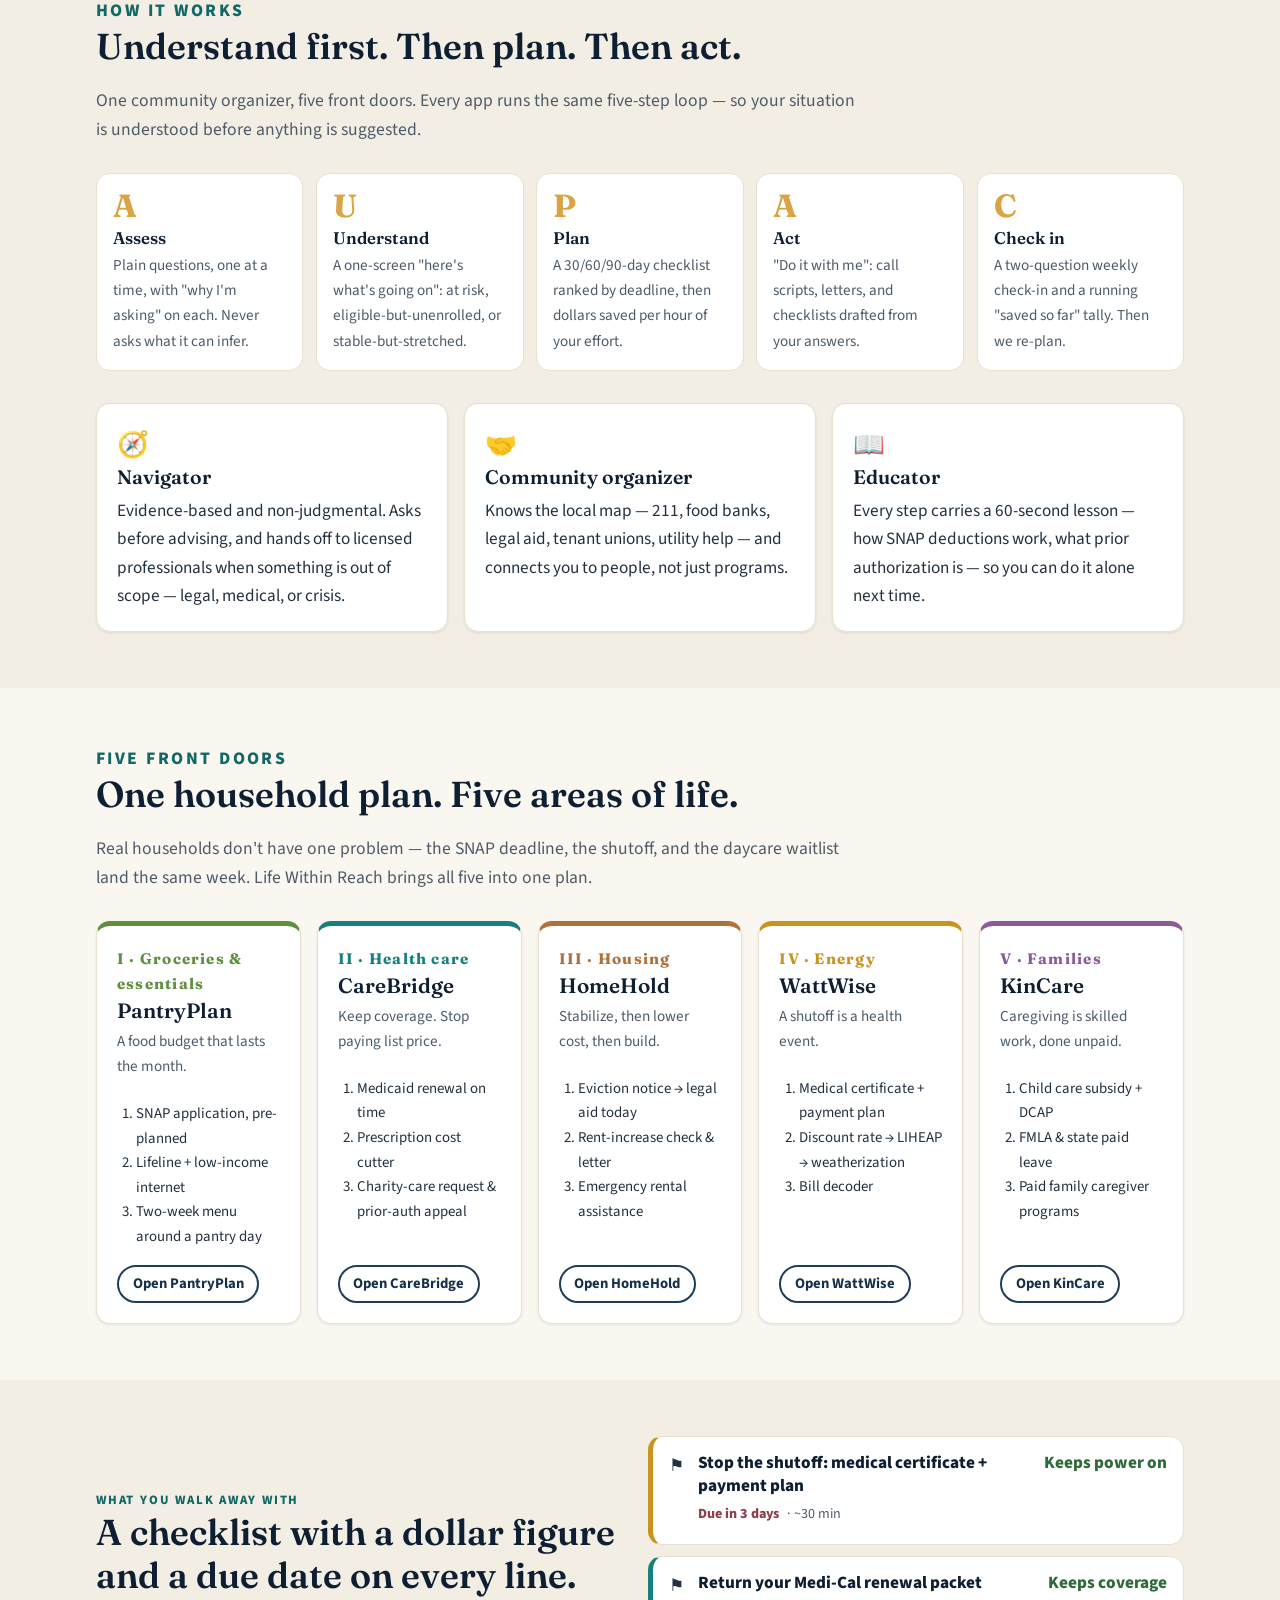
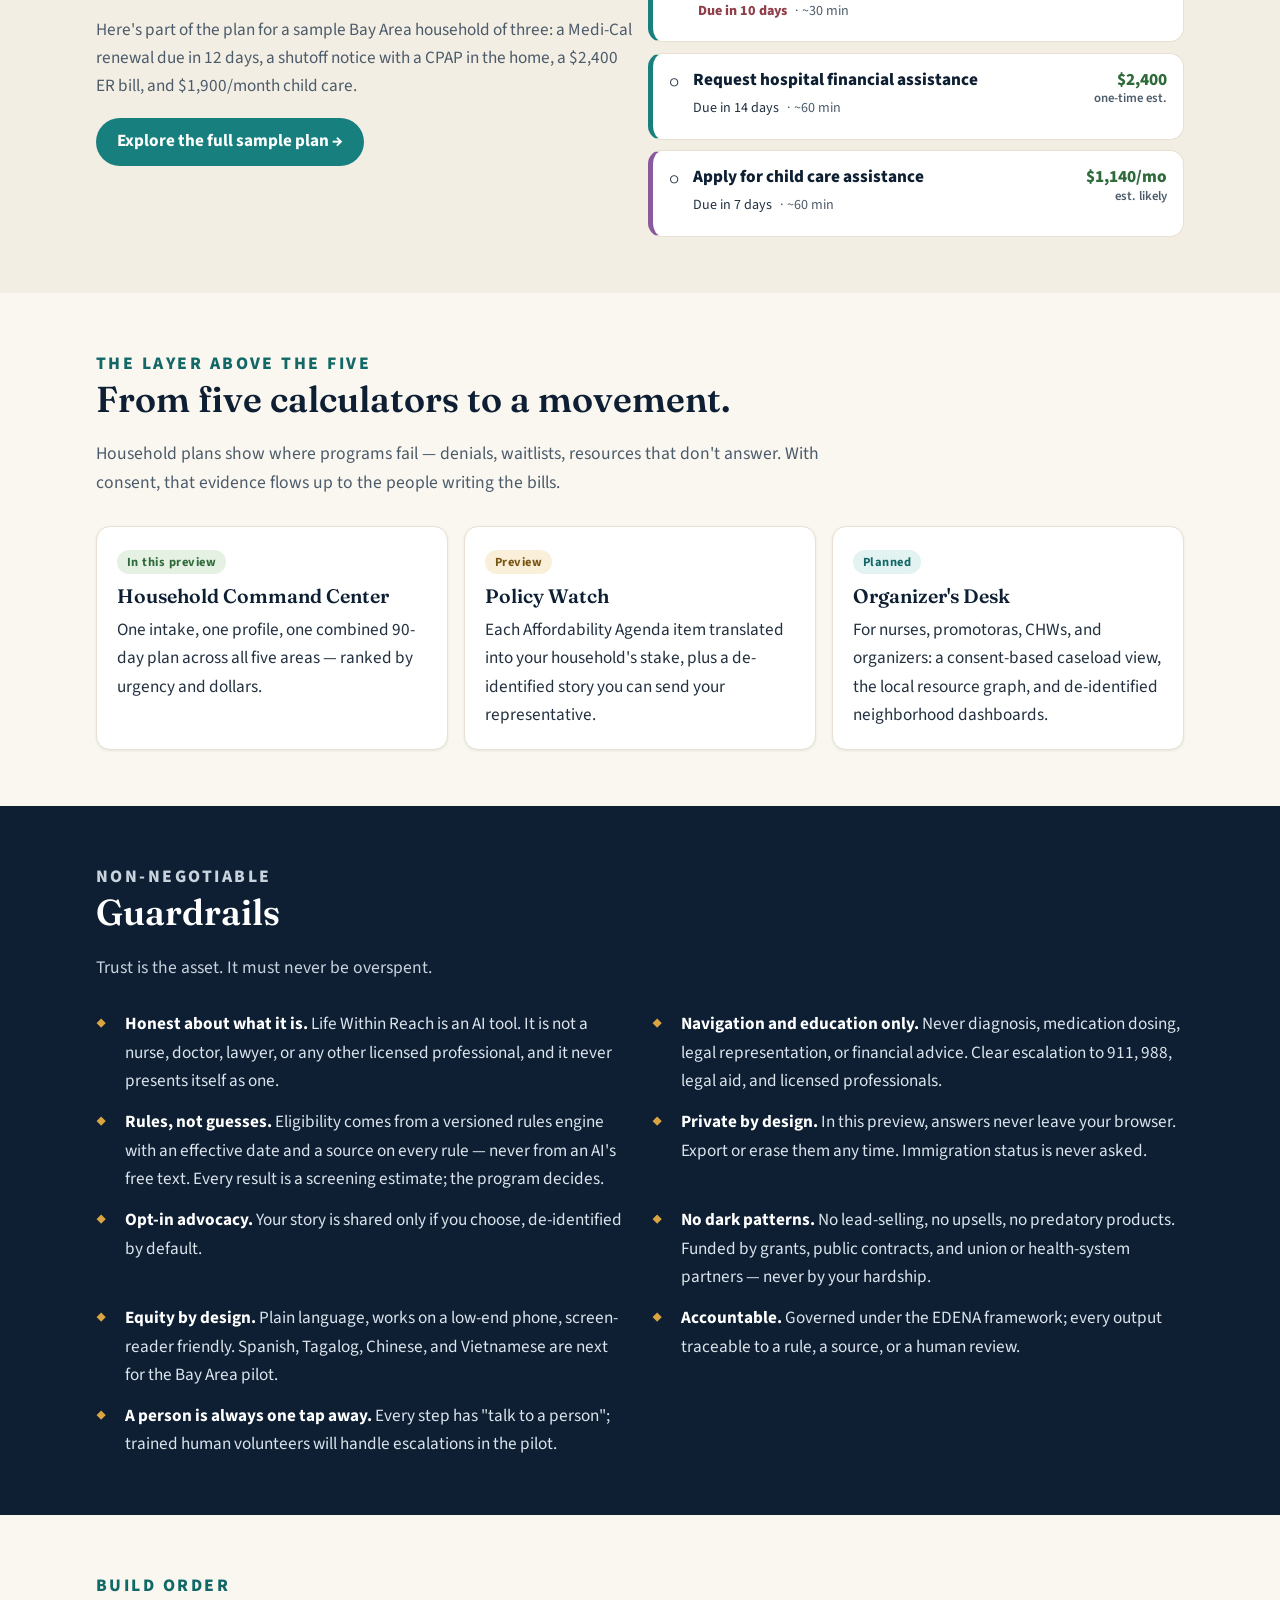
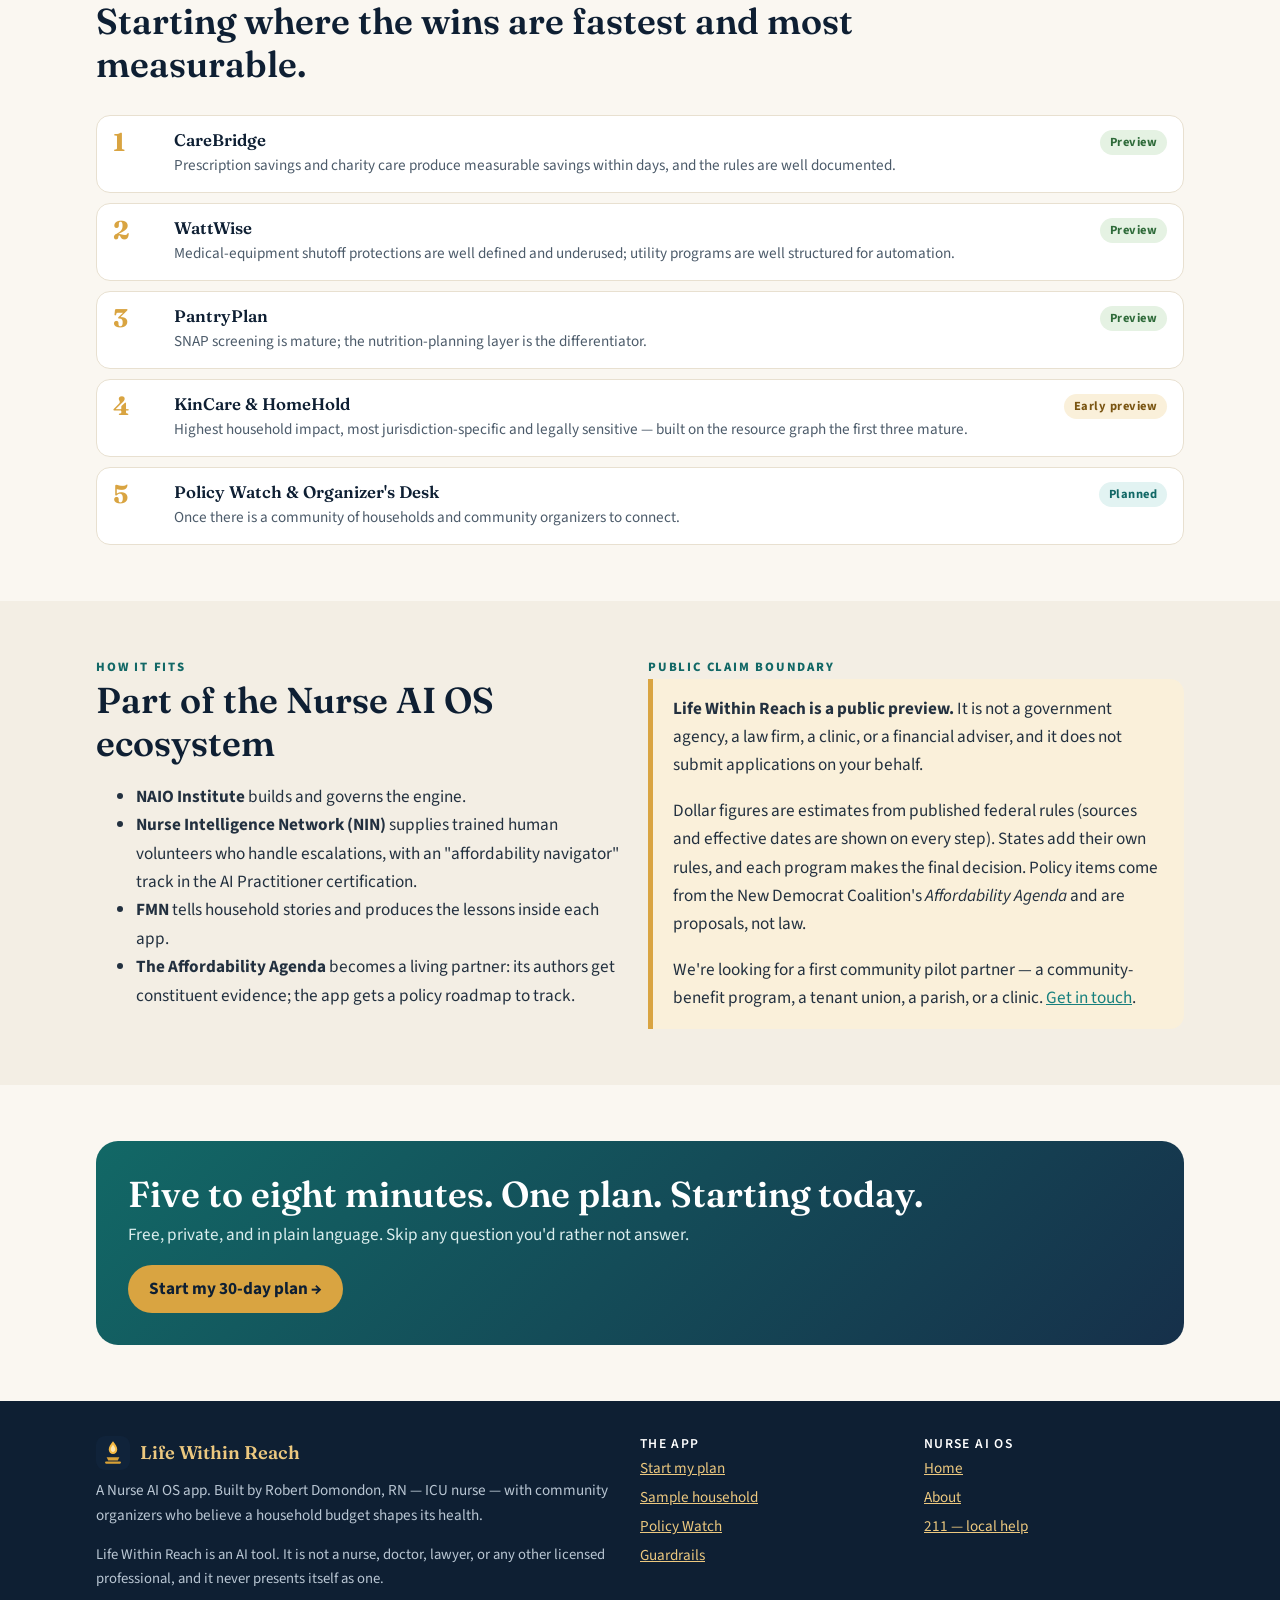
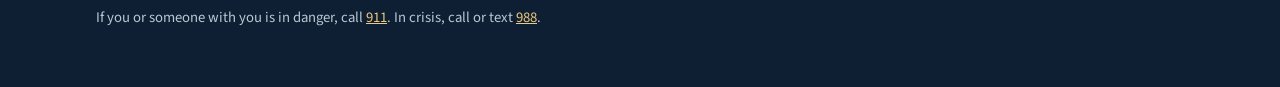
==== commit b5c16fe9: "Present the AI as a community organizer, not a nurse The AI persona must not be associated with nurs" ====
--- a/life-within-reach/index.html
+++ b/life-within-reach/index.html
@@ -4,10 +4,10 @@
 <meta charset="utf-8">
 <meta name="viewport" content="width=device-width, initial-scale=1">
 <title>Life Within Reach — a nurse-organizer for the bills that can't wait | Nurse AI OS</title>
-<meta name="description" content="Life Within Reach puts a nurse-organizer in your browser: a private 30/60/90-day plan for groceries, health care, housing, energy, and family-care costs — built on the ADPIE nursing process.">
+<meta name="description" content="Life Within Reach is an AI community organizer in your browser: a private 30/60/90-day plan for groceries, health care, housing, energy, and family-care costs.">
 <link rel="canonical" href="https://nurse-ai-os.org/life-within-reach/">
 <meta property="og:title" content="Life Within Reach — Nurse AI OS">
-<meta property="og:description" content="The policy fight is about the next 30 years. Your household needs the next 30 days. A nurse-organizer in your browser for food, health, housing, energy, and family-care costs.">
+<meta property="og:description" content="The policy fight is about the next 30 years. Your household needs the next 30 days. An AI community organizer in your browser for food, health, housing, energy, and family-care costs.">
 <meta property="og:type" content="website">
 <meta property="og:url" content="https://nurse-ai-os.org/life-within-reach/">
 <link rel="icon" href="assets/favicon-lamp.svg" type="image/svg+xml">
@@ -24,7 +24,7 @@
   "applicationCategory": "LifestyleApplication",
   "operatingSystem": "Any (web browser)",
   "isAccessibleForFree": true,
-  "description": "A nurse-organizer in your browser that triages, plans, teaches, and connects households to help with groceries, health care, housing, energy, and family-care costs.",
+  "description": "An AI community organizer in your browser that triages, plans, teaches, and connects households to help with groceries, health care, housing, energy, and family-care costs.",
   "publisher": { "@type": "Organization", "name": "Nurse AI OS", "url": "https://nurse-ai-os.org/" },
   "author": { "@type": "Person", "name": "Robert Domondon", "url": "https://nurse-ai-os.org/about.html" }
 }
@@ -56,11 +56,12 @@
     <div class="container">
       <p class="eyebrow">Nurse AI OS · Affordability</p>
       <h1>Life, <em>within reach</em> — starting this month.</h1>
-      <p class="lead">The policy fight over groceries, health care, housing, energy, and child care is about the next 30 years. Your household needs the next 30 days. Life Within Reach puts a nurse-organizer in your browser: someone who sits with you, assesses your actual situation, and builds a plan you can start today.</p>
+      <p class="lead">The policy fight over groceries, health care, housing, energy, and child care is about the next 30 years. Your household needs the next 30 days. Life Within Reach is an AI community organizer in your browser. It walks through your actual situation with you and builds a plan you can start today — then connects you with real people when you need one.</p>
       <div class="hero-actions">
         <a class="btn btn-gold" href="app/">Start my 30-day plan →</a>
         <a class="btn btn-ghost-light" href="app/?sample=1">See a sample household</a>
       </div>
+      <p class="small" style="color:#c8d3de;margin:0 0 .8rem">An AI tool — not a nurse, doctor, lawyer, or other licensed professional.</p>
       <ul class="trust-row" aria-label="Commitments">
         <li>Free</li>
         <li>No account</li>
@@ -109,19 +110,19 @@
     <div class="container">
       <div class="section-head">
         <p class="eyebrow dark">How it works</p>
-        <h2>The same loop nurses use at the bedside: ADPIE.</h2>
-        <p>One nurse-organizer, five front doors. Every app runs the nursing process — so you get assessed before you get advised.</p>
+        <h2>Understand first. Then plan. Then act.</h2>
+        <p>One community organizer, five front doors. Every app runs the same five-step loop — so your situation is understood before anything is suggested.</p>
       </div>
       <ol class="adpie">
         <li><div class="letter">A</div><h3>Assess</h3><p>Plain questions, one at a time, with "why I'm asking" on each. Never asks what it can infer.</p></li>
-        <li><div class="letter">D</div><h3>Diagnose</h3><p>A one-screen "here's what's going on": at risk, eligible-but-unenrolled, or stable-but-stretched.</p></li>
+        <li><div class="letter">U</div><h3>Understand</h3><p>A one-screen "here's what's going on": at risk, eligible-but-unenrolled, or stable-but-stretched.</p></li>
         <li><div class="letter">P</div><h3>Plan</h3><p>A 30/60/90-day checklist ranked by deadline, then dollars saved per hour of your effort.</p></li>
-        <li><div class="letter">I</div><h3>Implement</h3><p>"Do it with me": call scripts, letters, and checklists drafted from your answers.</p></li>
-        <li><div class="letter">E</div><h3>Evaluate</h3><p>A two-question weekly check-in and a running "saved so far" tally. Then we re-plan.</p></li>
+        <li><div class="letter">A</div><h3>Act</h3><p>"Do it with me": call scripts, letters, and checklists drafted from your answers.</p></li>
+        <li><div class="letter">C</div><h3>Check in</h3><p>A two-question weekly check-in and a running "saved so far" tally. Then we re-plan.</p></li>
       </ol>
 
       <div class="traits" style="margin-top:2rem">
-        <div class="card"><div class="trait-icon" aria-hidden="true">🩺</div><h3>Nurse</h3><p>Evidence-based and non-judgmental. Assesses before advising, and escalates when something is out of scope — legal, clinical, or crisis.</p></div>
+        <div class="card"><div class="trait-icon" aria-hidden="true">🧭</div><h3>Navigator</h3><p>Evidence-based and non-judgmental. Asks before advising, and hands off to licensed professionals when something is out of scope — legal, medical, or crisis.</p></div>
         <div class="card"><div class="trait-icon" aria-hidden="true">🤝</div><h3>Community organizer</h3><p>Knows the local map — 211, food banks, legal aid, tenant unions, utility help — and connects you to people, not just programs.</p></div>
         <div class="card"><div class="trait-icon" aria-hidden="true">📖</div><h3>Educator</h3><p>Every step carries a 60-second lesson — how SNAP deductions work, what prior authorization is — so you can do it alone next time.</p></div>
       </div>
@@ -140,7 +141,7 @@
         <article class="card pillar-card" style="--accent:var(--p-food)">
           <span class="roman">I · Groceries &amp; essentials</span>
           <h3>PantryPlan</h3>
-          <p class="need">Food security as a vital sign.</p>
+          <p class="need">A food budget that lasts the month.</p>
           <ol><li>SNAP application, pre-planned</li><li>Lifeline + low-income internet</li><li>Two-week menu around a pantry day</li></ol>
           <a class="btn btn-ghost btn-small" href="app/#food">Open PantryPlan</a>
         </article>
@@ -168,7 +169,7 @@
         <article class="card pillar-card" style="--accent:var(--p-family)">
           <span class="roman">V · Families</span>
           <h3>KinCare</h3>
-          <p class="need">Caregiving is nursing work done unpaid.</p>
+          <p class="need">Caregiving is skilled work, done unpaid.</p>
           <ol><li>Child care subsidy + DCAP</li><li>FMLA &amp; state paid leave</li><li>Paid family caregiver programs</li></ol>
           <a class="btn btn-ghost btn-small" href="app/#family">Open KinCare</a>
         </article>
@@ -218,9 +219,10 @@
       <div class="section-head">
         <p class="eyebrow">Non-negotiable</p>
         <h2>Guardrails</h2>
-        <p>The nurse persona's credibility is the asset. It must never be overspent.</p>
+        <p>Trust is the asset. It must never be overspent.</p>
       </div>
       <ul class="guardrails">
+        <li><strong>Honest about what it is.</strong> Life Within Reach is an AI tool. It is not a nurse, doctor, lawyer, or any other licensed professional, and it never presents itself as one.</li>
         <li><strong>Navigation and education only.</strong> Never diagnosis, medication dosing, legal representation, or financial advice. Clear escalation to 911, 988, legal aid, and licensed professionals.</li>
         <li><strong>Rules, not guesses.</strong> Eligibility comes from a versioned rules engine with an effective date and a source on every rule — never from an AI's free text. Every result is a screening estimate; the program decides.</li>
         <li><strong>Private by design.</strong> In this preview, answers never leave your browser. Export or erase them any time. Immigration status is never asked.</li>
@@ -228,7 +230,7 @@
         <li><strong>No dark patterns.</strong> No lead-selling, no upsells, no predatory products. Funded by grants, public contracts, and union or health-system partners — never by your hardship.</li>
         <li><strong>Equity by design.</strong> Plain language, works on a low-end phone, screen-reader friendly. Spanish, Tagalog, Chinese, and Vietnamese are next for the Bay Area pilot.</li>
         <li><strong>Accountable.</strong> Governed under the EDENA framework; every output traceable to a rule, a source, or a human review.</li>
-        <li><strong>A person is always one tap away.</strong> Every step has "talk to a person"; nurse and organizer volunteers will handle escalations in the pilot.</li>
+        <li><strong>A person is always one tap away.</strong> Every step has "talk to a person"; trained human volunteers will handle escalations in the pilot.</li>
       </ul>
     </div>
   </section>
@@ -238,14 +240,14 @@
     <div class="container">
       <div class="section-head">
         <p class="eyebrow dark">Build order</p>
-        <h2>Starting where a nurse has the unfair advantage.</h2>
+        <h2>Starting where the wins are fastest and most measurable.</h2>
       </div>
       <ol class="roadmap">
-        <li><span class="n">1</span><div><h3>CareBridge</h3><p>Prescription savings and charity care produce measurable savings within days, and nurse credibility is native.</p></div><span class="chip green">Preview</span></li>
-        <li><span class="n">2</span><div><h3>WattWise</h3><p>Medical-baseline shutoff protection is a nurse-only insight; utility programs are well structured for automation.</p></div><span class="chip green">Preview</span></li>
+        <li><span class="n">1</span><div><h3>CareBridge</h3><p>Prescription savings and charity care produce measurable savings within days, and the rules are well documented.</p></div><span class="chip green">Preview</span></li>
+        <li><span class="n">2</span><div><h3>WattWise</h3><p>Medical-equipment shutoff protections are well defined and underused; utility programs are well structured for automation.</p></div><span class="chip green">Preview</span></li>
         <li><span class="n">3</span><div><h3>PantryPlan</h3><p>SNAP screening is mature; the nutrition-planning layer is the differentiator.</p></div><span class="chip green">Preview</span></li>
         <li><span class="n">4</span><div><h3>KinCare &amp; HomeHold</h3><p>Highest household impact, most jurisdiction-specific and legally sensitive — built on the resource graph the first three mature.</p></div><span class="chip gold">Early preview</span></li>
-        <li><span class="n">5</span><div><h3>Policy Watch &amp; Organizer's Desk</h3><p>Once there is a community of households and nurse-organizers to connect.</p></div><span class="chip">Planned</span></li>
+        <li><span class="n">5</span><div><h3>Policy Watch &amp; Organizer's Desk</h3><p>Once there is a community of households and community organizers to connect.</p></div><span class="chip">Planned</span></li>
       </ol>
     </div>
   </section>
@@ -259,7 +261,7 @@
           <h2>Part of the Nurse AI OS ecosystem</h2>
           <ul>
             <li><strong>NAIO Institute</strong> builds and governs the engine.</li>
-            <li><strong>Nurse Intelligence Network (NIN)</strong> supplies the nurse-organizer volunteers, with an "affordability navigator" track in the AI Practitioner certification.</li>
+            <li><strong>Nurse Intelligence Network (NIN)</strong> supplies trained human volunteers who handle escalations, with an "affordability navigator" track in the AI Practitioner certification.</li>
             <li><strong>FMN</strong> tells household stories and produces the lessons inside each app.</li>
             <li><strong>The Affordability Agenda</strong> becomes a living partner: its authors get constituent evidence; the app gets a policy roadmap to track.</li>
           </ul>
@@ -293,7 +295,8 @@
   <div class="container footer-grid">
     <div>
       <p class="brand" style="margin:0 0 .5rem"><img src="assets/favicon-lamp.svg" alt="" width="30" height="30"> Life Within Reach</p>
-      <p>A Nurse AI OS app. Built by Robert Domondon, RN — ICU nurse — with nurse-organizers who believe a household budget is a vital sign.</p>
+      <p>A Nurse AI OS app. Built by Robert Domondon, RN — ICU nurse — with community organizers who believe a household budget shapes its health.</p>
+      <p class="small">Life Within Reach is an AI tool. It is not a nurse, doctor, lawyer, or any other licensed professional, and it never presents itself as one.</p>
       <p class="small">If you or someone with you is in danger, call <a href="tel:911">911</a>. In crisis, call or text <a href="tel:988">988</a>.</p>
     </div>
     <div>
--- a/life-within-reach/assets/lwr.css
+++ b/life-within-reach/assets/lwr.css
@@ -360,3 +360,6 @@
   .site-header, .app-tabs, .sidebar, .safety-strip, .task-actions, .site-footer { display: none !important; }
   .layout { grid-template-columns: 1fr; }
 }
+
+/* Persona avatar shows a neutral emoji (the AI is not presented as a nurse) */
+.persona-avatar { font-size: 1.5rem; line-height: 1; }
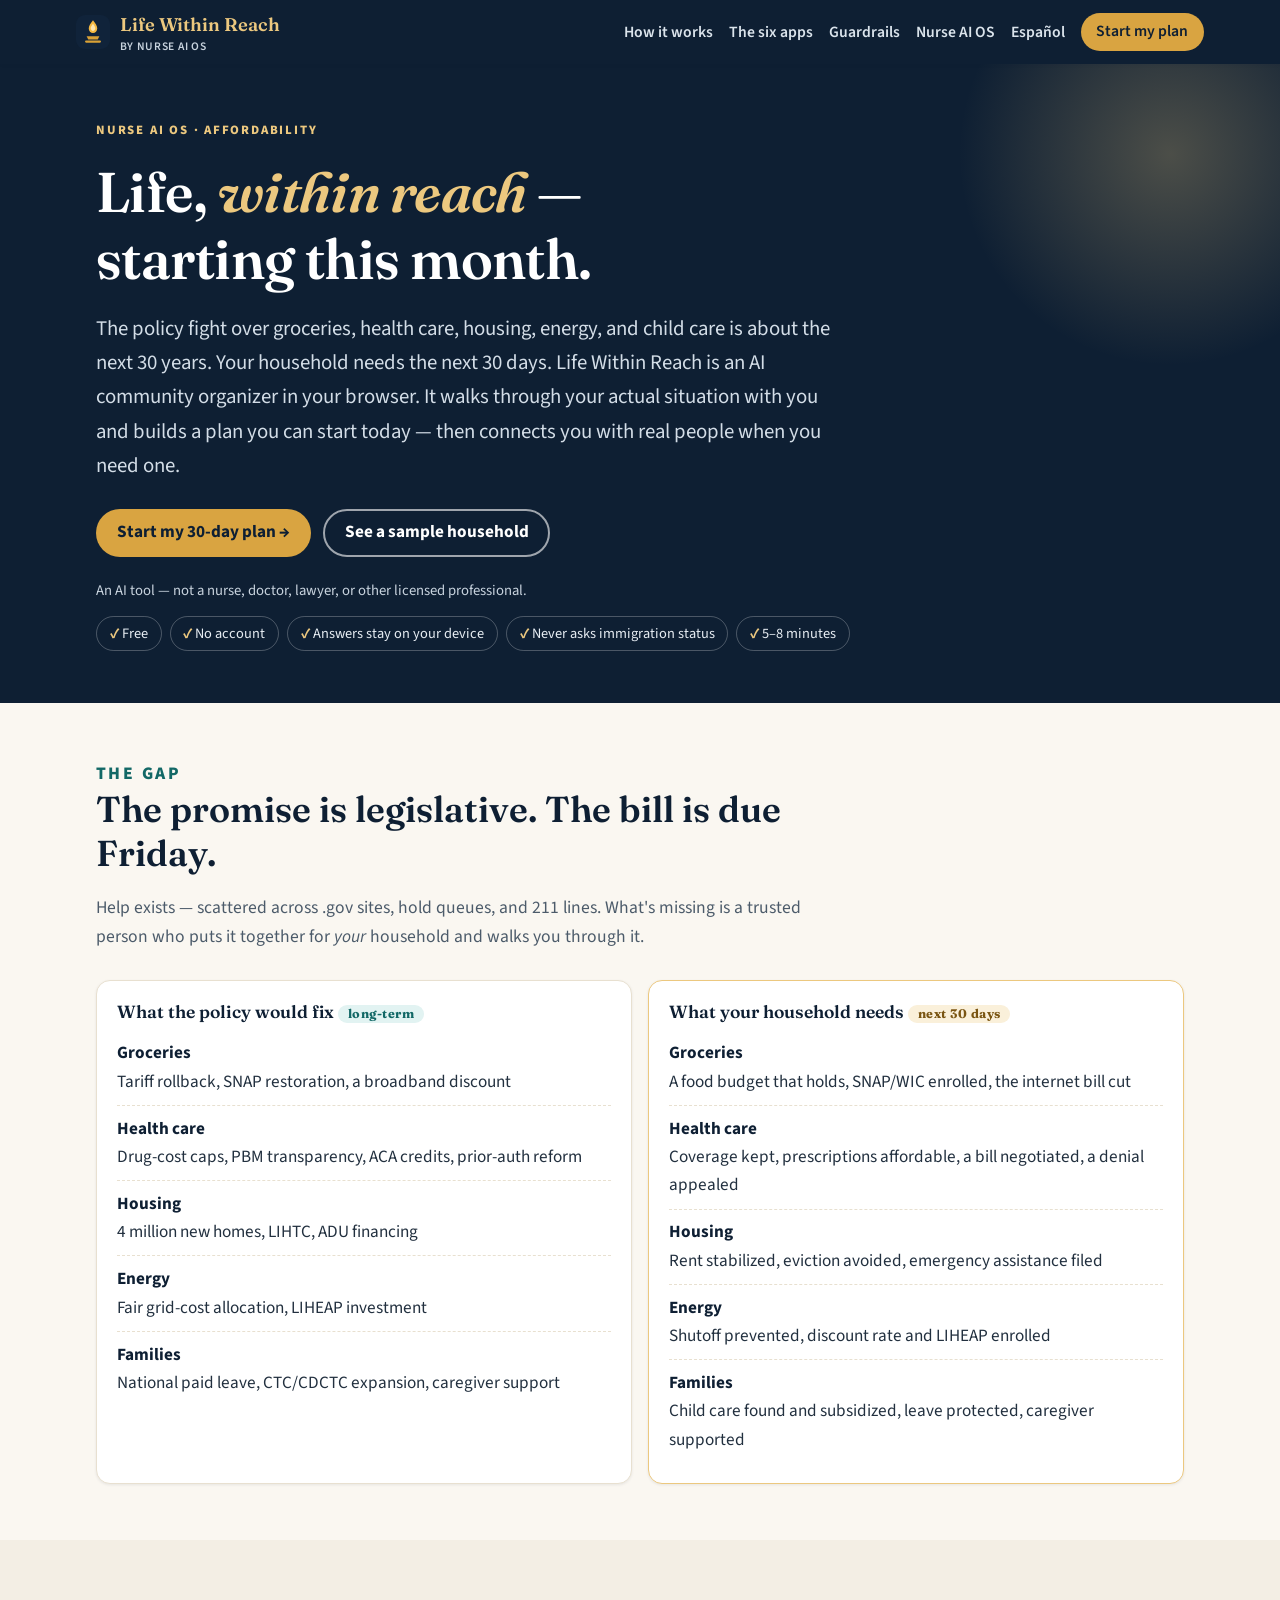
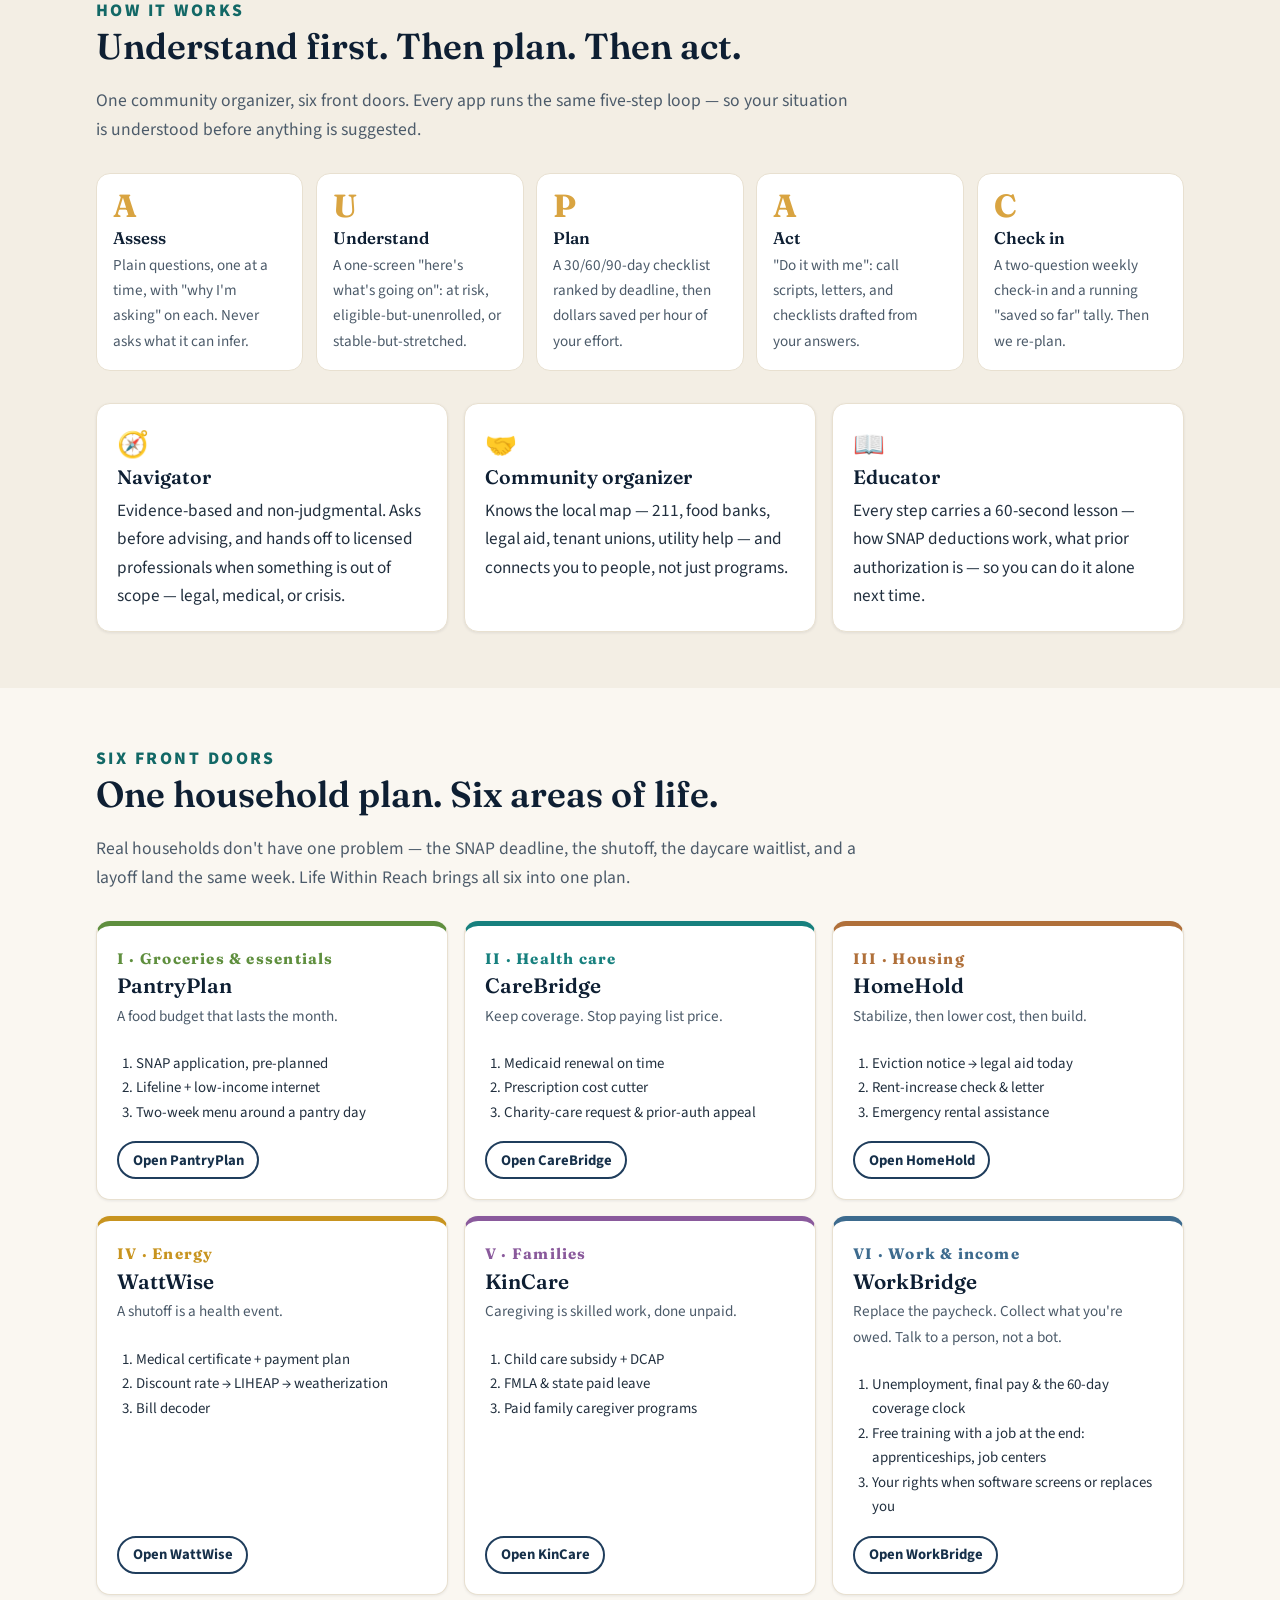
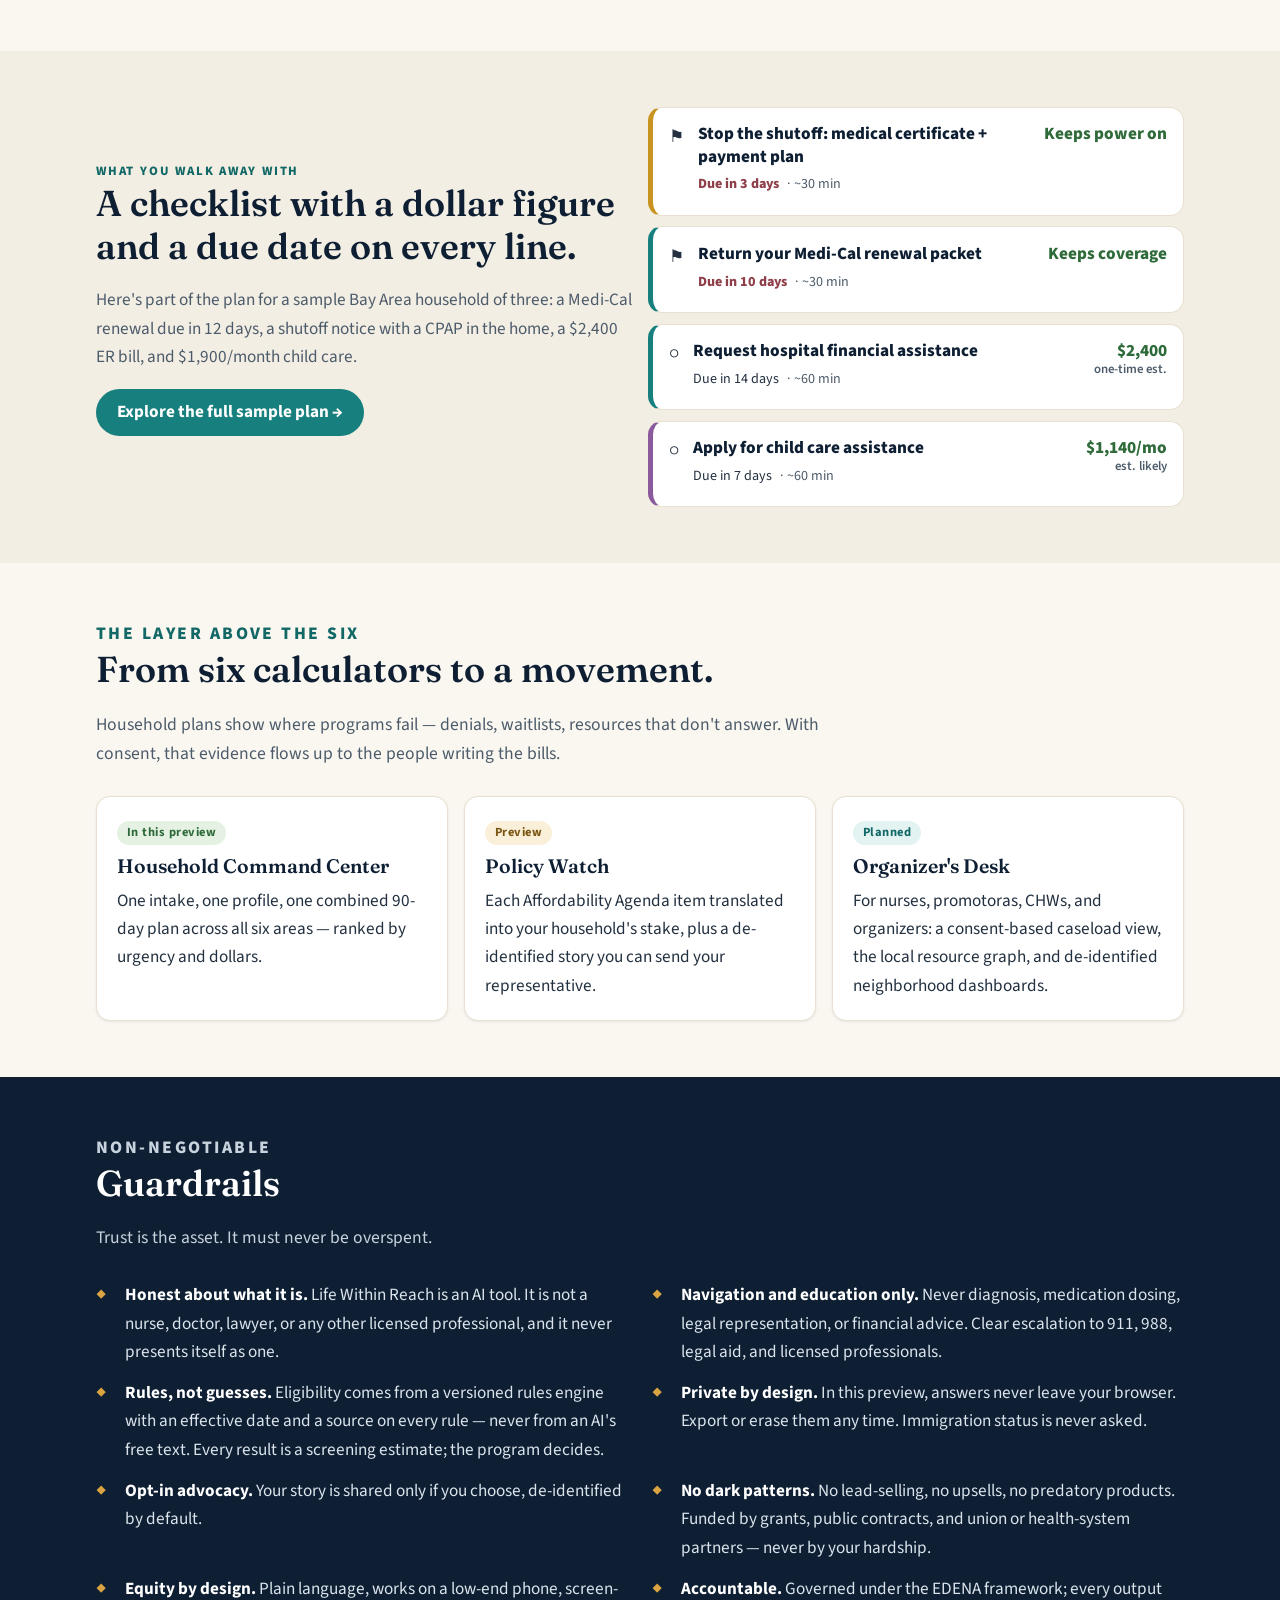
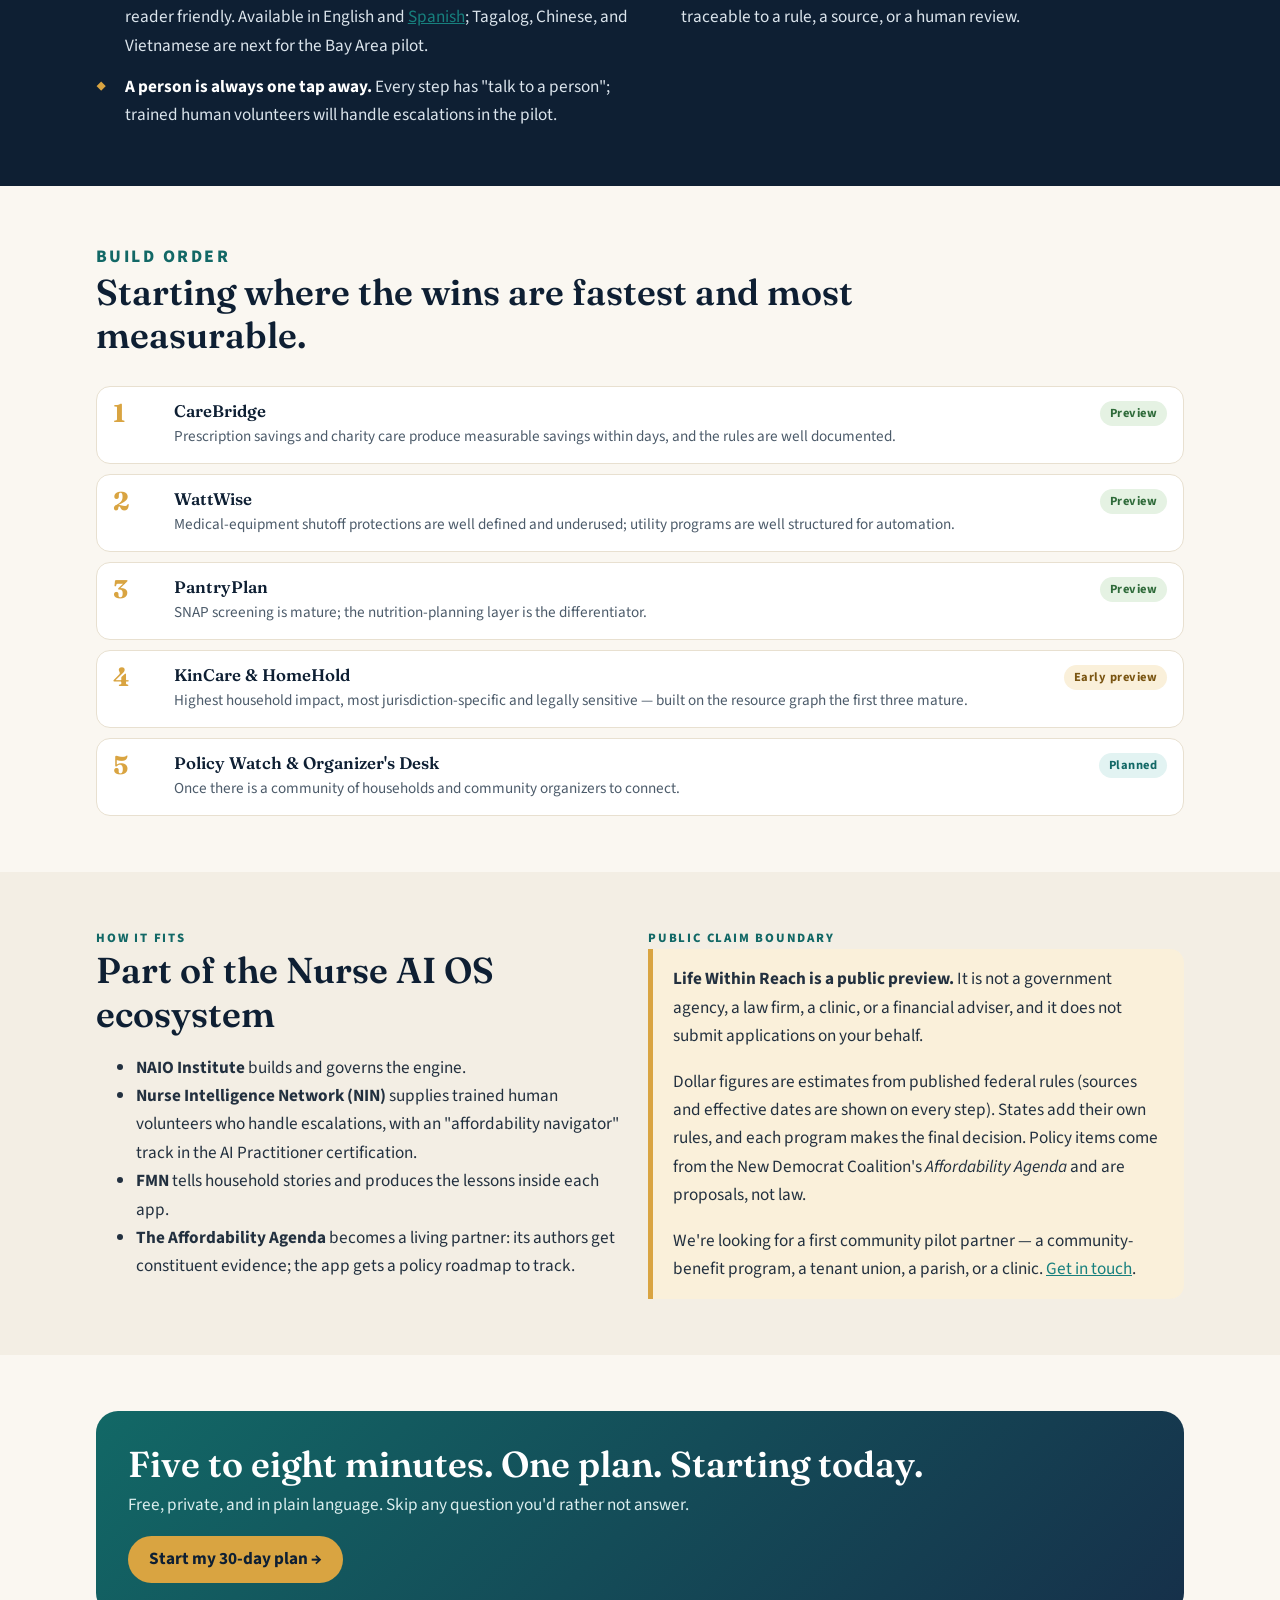
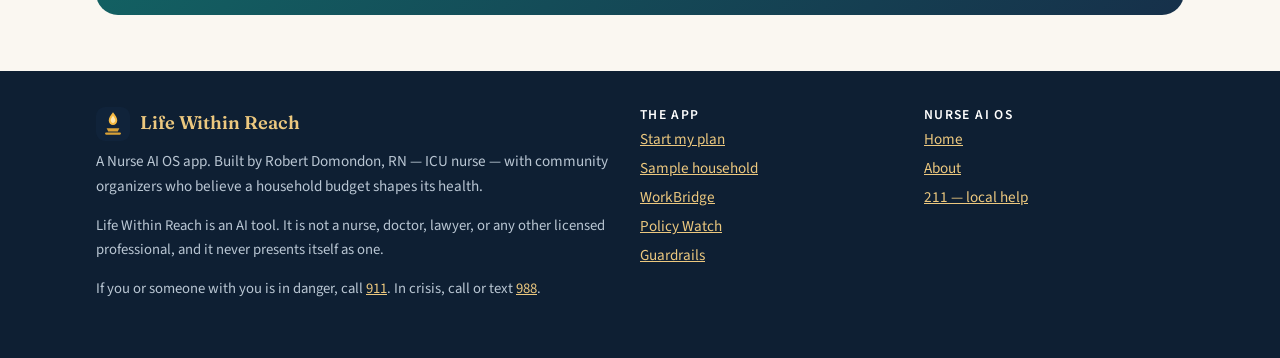
==== commit e87ca8ed: "Sync Life Within Reach preview with the live site (Spanish + WorkBridge) Brings the preview copy up " ====
--- a/life-within-reach/index.html
+++ b/life-within-reach/index.html
@@ -3,9 +3,11 @@
 <head>
 <meta charset="utf-8">
 <meta name="viewport" content="width=device-width, initial-scale=1">
-<title>Life Within Reach — a nurse-organizer for the bills that can't wait | Nurse AI OS</title>
+<title>Life Within Reach — an AI community organizer for the bills that can't wait | Nurse AI OS</title>
 <meta name="description" content="Life Within Reach is an AI community organizer in your browser: a private 30/60/90-day plan for groceries, health care, housing, energy, and family-care costs.">
 <link rel="canonical" href="https://nurse-ai-os.org/life-within-reach/">
+<link rel="alternate" hreflang="en" href="https://nurse-ai-os.org/life-within-reach/">
+<link rel="alternate" hreflang="es" href="https://nurse-ai-os.org/life-within-reach/es/">
 <meta property="og:title" content="Life Within Reach — Nurse AI OS">
 <meta property="og:description" content="The policy fight is about the next 30 years. Your household needs the next 30 days. An AI community organizer in your browser for food, health, housing, energy, and family-care costs.">
 <meta property="og:type" content="website">
@@ -33,7 +35,7 @@
 <body>
 <a class="skip-link" href="#main">Skip to main content</a>
 
-<header class="site-header">
+<header class="lwr-header">
   <nav class="nav-bar" aria-label="Main">
     <a class="brand" href="./">
       <img src="assets/favicon-lamp.svg" alt="" width="34" height="34">
@@ -41,10 +43,11 @@
     </a>
     <ul class="nav-links">
       <li class="hide-sm"><a href="#how">How it works</a></li>
-      <li class="hide-sm"><a href="#apps">The five apps</a></li>
+      <li class="hide-sm"><a href="#apps">The six apps</a></li>
       <li class="hide-sm"><a href="#guardrails">Guardrails</a></li>
       <li><a href="https://nurse-ai-os.org/">Nurse AI OS</a></li>
-      <li><a class="btn btn-gold btn-small" href="app/">Start my plan</a></li>
+      <li><a href="es/" lang="es" hreflang="es">Español</a></li>
+      <li><a class="btn btn-gold btn-small" href="app/?lang=en">Start my plan</a></li>
     </ul>
   </nav>
 </header>
@@ -58,8 +61,8 @@
       <h1>Life, <em>within reach</em> — starting this month.</h1>
       <p class="lead">The policy fight over groceries, health care, housing, energy, and child care is about the next 30 years. Your household needs the next 30 days. Life Within Reach is an AI community organizer in your browser. It walks through your actual situation with you and builds a plan you can start today — then connects you with real people when you need one.</p>
       <div class="hero-actions">
-        <a class="btn btn-gold" href="app/">Start my 30-day plan →</a>
-        <a class="btn btn-ghost-light" href="app/?sample=1">See a sample household</a>
+        <a class="btn btn-gold" href="app/?lang=en">Start my 30-day plan →</a>
+        <a class="btn btn-ghost-light" href="app/?lang=en&amp;sample=1">See a sample household</a>
       </div>
       <p class="small" style="color:#c8d3de;margin:0 0 .8rem">An AI tool — not a nurse, doctor, lawyer, or other licensed professional.</p>
       <ul class="trust-row" aria-label="Commitments">
@@ -111,7 +114,7 @@
       <div class="section-head">
         <p class="eyebrow dark">How it works</p>
         <h2>Understand first. Then plan. Then act.</h2>
-        <p>One community organizer, five front doors. Every app runs the same five-step loop — so your situation is understood before anything is suggested.</p>
+        <p>One community organizer, six front doors. Every app runs the same five-step loop — so your situation is understood before anything is suggested.</p>
       </div>
       <ol class="adpie">
         <li><div class="letter">A</div><h3>Assess</h3><p>Plain questions, one at a time, with "why I'm asking" on each. Never asks what it can infer.</p></li>
@@ -129,49 +132,56 @@
     </div>
   </section>
 
-  <!-- Five apps -->
+  <!-- Six apps -->
   <section class="section" id="apps">
     <div class="container">
       <div class="section-head">
-        <p class="eyebrow dark">Five front doors</p>
-        <h2>One household plan. Five areas of life.</h2>
-        <p>Real households don't have one problem — the SNAP deadline, the shutoff, and the daycare waitlist land the same week. Life Within Reach brings all five into one plan.</p>
-      </div>
-      <div class="grid grid-5">
+        <p class="eyebrow dark">Six front doors</p>
+        <h2>One household plan. Six areas of life.</h2>
+        <p>Real households don't have one problem — the SNAP deadline, the shutoff, the daycare waitlist, and a layoff land the same week. Life Within Reach brings all six into one plan.</p>
+      </div>
+      <div class="grid grid-6">
         <article class="card pillar-card" style="--accent:var(--p-food)">
           <span class="roman">I · Groceries &amp; essentials</span>
           <h3>PantryPlan</h3>
           <p class="need">A food budget that lasts the month.</p>
           <ol><li>SNAP application, pre-planned</li><li>Lifeline + low-income internet</li><li>Two-week menu around a pantry day</li></ol>
-          <a class="btn btn-ghost btn-small" href="app/#food">Open PantryPlan</a>
+          <a class="btn btn-ghost btn-small" href="app/?lang=en#food">Open PantryPlan</a>
         </article>
         <article class="card pillar-card" style="--accent:var(--p-health)">
           <span class="roman">II · Health care</span>
           <h3>CareBridge</h3>
           <p class="need">Keep coverage. Stop paying list price.</p>
           <ol><li>Medicaid renewal on time</li><li>Prescription cost cutter</li><li>Charity-care request &amp; prior-auth appeal</li></ol>
-          <a class="btn btn-ghost btn-small" href="app/#health">Open CareBridge</a>
+          <a class="btn btn-ghost btn-small" href="app/?lang=en#health">Open CareBridge</a>
         </article>
         <article class="card pillar-card" style="--accent:var(--p-home)">
           <span class="roman">III · Housing</span>
           <h3>HomeHold</h3>
           <p class="need">Stabilize, then lower cost, then build.</p>
           <ol><li>Eviction notice → legal aid today</li><li>Rent-increase check &amp; letter</li><li>Emergency rental assistance</li></ol>
-          <a class="btn btn-ghost btn-small" href="app/#housing">Open HomeHold</a>
+          <a class="btn btn-ghost btn-small" href="app/?lang=en#housing">Open HomeHold</a>
         </article>
         <article class="card pillar-card" style="--accent:var(--p-energy)">
           <span class="roman">IV · Energy</span>
           <h3>WattWise</h3>
           <p class="need">A shutoff is a health event.</p>
           <ol><li>Medical certificate + payment plan</li><li>Discount rate → LIHEAP → weatherization</li><li>Bill decoder</li></ol>
-          <a class="btn btn-ghost btn-small" href="app/#energy">Open WattWise</a>
+          <a class="btn btn-ghost btn-small" href="app/?lang=en#energy">Open WattWise</a>
         </article>
         <article class="card pillar-card" style="--accent:var(--p-family)">
           <span class="roman">V · Families</span>
           <h3>KinCare</h3>
           <p class="need">Caregiving is skilled work, done unpaid.</p>
           <ol><li>Child care subsidy + DCAP</li><li>FMLA &amp; state paid leave</li><li>Paid family caregiver programs</li></ol>
-          <a class="btn btn-ghost btn-small" href="app/#family">Open KinCare</a>
+          <a class="btn btn-ghost btn-small" href="app/?lang=en#family">Open KinCare</a>
+        </article>
+        <article class="card pillar-card" style="--accent:var(--p-work)">
+          <span class="roman">VI · Work &amp; income</span>
+          <h3>WorkBridge</h3>
+          <p class="need">Replace the paycheck. Collect what you're owed. Talk to a person, not a bot.</p>
+          <ol><li>Unemployment, final pay &amp; the 60-day coverage clock</li><li>Free training with a job at the end: apprenticeships, job centers</li><li>Your rights when software screens or replaces you</li></ol>
+          <a class="btn btn-ghost btn-small" href="app/?lang=en#work">Open WorkBridge</a>
         </article>
       </div>
     </div>
@@ -185,7 +195,7 @@
           <p class="eyebrow dark">What you walk away with</p>
           <h2>A checklist with a dollar figure and a due date on every line.</h2>
           <p class="muted">Here's part of the plan for a sample Bay Area household of three: a Medi-Cal renewal due in 12 days, a shutoff notice with a CPAP in the home, a $2,400 ER bill, and $1,900/month child care.</p>
-          <p><a class="btn btn-teal" href="app/?sample=1">Explore the full sample plan →</a></p>
+          <p><a class="btn btn-teal" href="app/?lang=en&amp;sample=1">Explore the full sample plan →</a></p>
         </div>
         <ol class="task-list" aria-label="Sample plan excerpt">
           <li class="task" style="--accent:var(--p-energy)"><span aria-hidden="true">⚑</span><div><div class="task-title">Stop the shutoff: medical certificate + payment plan</div><div class="task-meta"><span class="urgent">Due in 3 days</span><span class="muted">· ~30 min</span></div></div><div class="task-value">Keeps power on</div></li>
@@ -201,12 +211,12 @@
   <section class="section">
     <div class="container">
       <div class="section-head">
-        <p class="eyebrow dark">The layer above the five</p>
-        <h2>From five calculators to a movement.</h2>
+        <p class="eyebrow dark">The layer above the six</p>
+        <h2>From six calculators to a movement.</h2>
         <p>Household plans show where programs fail — denials, waitlists, resources that don't answer. With consent, that evidence flows up to the people writing the bills.</p>
       </div>
       <div class="grid grid-3">
-        <div class="card"><span class="chip green">In this preview</span><h3 style="margin-top:.6rem">Household Command Center</h3><p>One intake, one profile, one combined 90-day plan across all five areas — ranked by urgency and dollars.</p></div>
+        <div class="card"><span class="chip green">In this preview</span><h3 style="margin-top:.6rem">Household Command Center</h3><p>One intake, one profile, one combined 90-day plan across all six areas — ranked by urgency and dollars.</p></div>
         <div class="card"><span class="chip gold">Preview</span><h3 style="margin-top:.6rem">Policy Watch</h3><p>Each Affordability Agenda item translated into your household's stake, plus a de-identified story you can send your representative.</p></div>
         <div class="card"><span class="chip">Planned</span><h3 style="margin-top:.6rem">Organizer's Desk</h3><p>For nurses, promotoras, CHWs, and organizers: a consent-based caseload view, the local resource graph, and de-identified neighborhood dashboards.</p></div>
       </div>
@@ -228,7 +238,7 @@
         <li><strong>Private by design.</strong> In this preview, answers never leave your browser. Export or erase them any time. Immigration status is never asked.</li>
         <li><strong>Opt-in advocacy.</strong> Your story is shared only if you choose, de-identified by default.</li>
         <li><strong>No dark patterns.</strong> No lead-selling, no upsells, no predatory products. Funded by grants, public contracts, and union or health-system partners — never by your hardship.</li>
-        <li><strong>Equity by design.</strong> Plain language, works on a low-end phone, screen-reader friendly. Spanish, Tagalog, Chinese, and Vietnamese are next for the Bay Area pilot.</li>
+        <li><strong>Equity by design.</strong> Plain language, works on a low-end phone, screen-reader friendly. Available in English and <a href="es/" lang="es">Spanish</a>; Tagalog, Chinese, and Vietnamese are next for the Bay Area pilot.</li>
         <li><strong>Accountable.</strong> Governed under the EDENA framework; every output traceable to a rule, a source, or a human review.</li>
         <li><strong>A person is always one tap away.</strong> Every step has "talk to a person"; trained human volunteers will handle escalations in the pilot.</li>
       </ul>
@@ -285,7 +295,7 @@
           <h2>Five to eight minutes. One plan. Starting today.</h2>
           <p>Free, private, and in plain language. Skip any question you'd rather not answer.</p>
         </div>
-        <a class="btn btn-gold" href="app/">Start my 30-day plan →</a>
+        <a class="btn btn-gold" href="app/?lang=en">Start my 30-day plan →</a>
       </div>
     </div>
   </section>
@@ -302,9 +312,10 @@
     <div>
       <h4>The app</h4>
       <ul>
-        <li><a href="app/">Start my plan</a></li>
-        <li><a href="app/?sample=1">Sample household</a></li>
-        <li><a href="app/#policy">Policy Watch</a></li>
+        <li><a href="app/?lang=en">Start my plan</a></li>
+        <li><a href="app/?lang=en&amp;sample=1">Sample household</a></li>
+        <li><a href="app/?lang=en#work">WorkBridge</a></li>
+        <li><a href="app/?lang=en#policy">Policy Watch</a></li>
         <li><a href="#guardrails">Guardrails</a></li>
       </ul>
     </div>
--- a/life-within-reach/assets/lwr.css
+++ b/life-within-reach/assets/lwr.css
@@ -38,6 +38,7 @@
   --p-home: #b0703a;
   --p-energy: #c8941f;
   --p-family: #8a5a9c;
+  --p-work: #3d6b8e;
 }
 
 * { box-sizing: border-box; }
@@ -83,7 +84,7 @@
 .safety-strip a { color: #fff; font-weight: 700; }
 
 /* ---------- Header ---------- */
-.site-header { background: var(--navy-900); position: sticky; top: 0; z-index: 50; box-shadow: var(--shadow-sm); }
+.lwr-header { background: var(--navy-900); position: sticky; top: 0; z-index: 50; box-shadow: var(--shadow-sm); }
 .nav-bar {
   display: flex; align-items: center; justify-content: space-between;
   gap: .75rem 1rem; padding: .65rem 1rem; max-width: 1160px; margin: 0 auto; flex-wrap: wrap;
@@ -144,6 +145,7 @@
 .grid-2 { grid-template-columns: repeat(2, minmax(0, 1fr)); }
 .grid-3 { grid-template-columns: repeat(3, minmax(0, 1fr)); }
 .grid-5 { grid-template-columns: repeat(5, minmax(0, 1fr)); }
+.grid-6 { grid-template-columns: repeat(3, minmax(0, 1fr)); }
 
 .card { background: var(--white); border: 1px solid var(--linen-200); border-radius: var(--radius); padding: 1.25rem; box-shadow: var(--shadow-sm); }
 .card h3 { margin-top: 0; }
@@ -331,14 +333,14 @@
 
 /* ---------- Responsive ---------- */
 @media (max-width: 980px) {
-  .grid-5 { grid-template-columns: repeat(2, minmax(0,1fr)); }
+  .grid-5, .grid-6 { grid-template-columns: repeat(2, minmax(0,1fr)); }
   .adpie { grid-template-columns: repeat(2, minmax(0,1fr)); }
   .layout { grid-template-columns: minmax(0, 1fr); }
   .sidebar { position: static; }
 }
 @media (max-width: 760px) {
   .grid-2, .grid-3, .traits, .gap-compare, .guardrails, .footer-grid { grid-template-columns: minmax(0, 1fr); }
-  .grid-5 { grid-template-columns: minmax(0, 1fr); }
+  .grid-5, .grid-6 { grid-template-columns: minmax(0, 1fr); }
   .adpie { grid-template-columns: minmax(0, 1fr); }
   .hero { padding: 2.4rem 0 2.2rem; }
   .section { padding: 2.5rem 0; }
@@ -357,7 +359,7 @@
   * { transition: none !important; }
 }
 @media print {
-  .site-header, .app-tabs, .sidebar, .safety-strip, .task-actions, .site-footer { display: none !important; }
+  .lwr-header, .app-tabs, .sidebar, .safety-strip, .task-actions, .site-footer { display: none !important; }
   .layout { grid-template-columns: 1fr; }
 }
 
